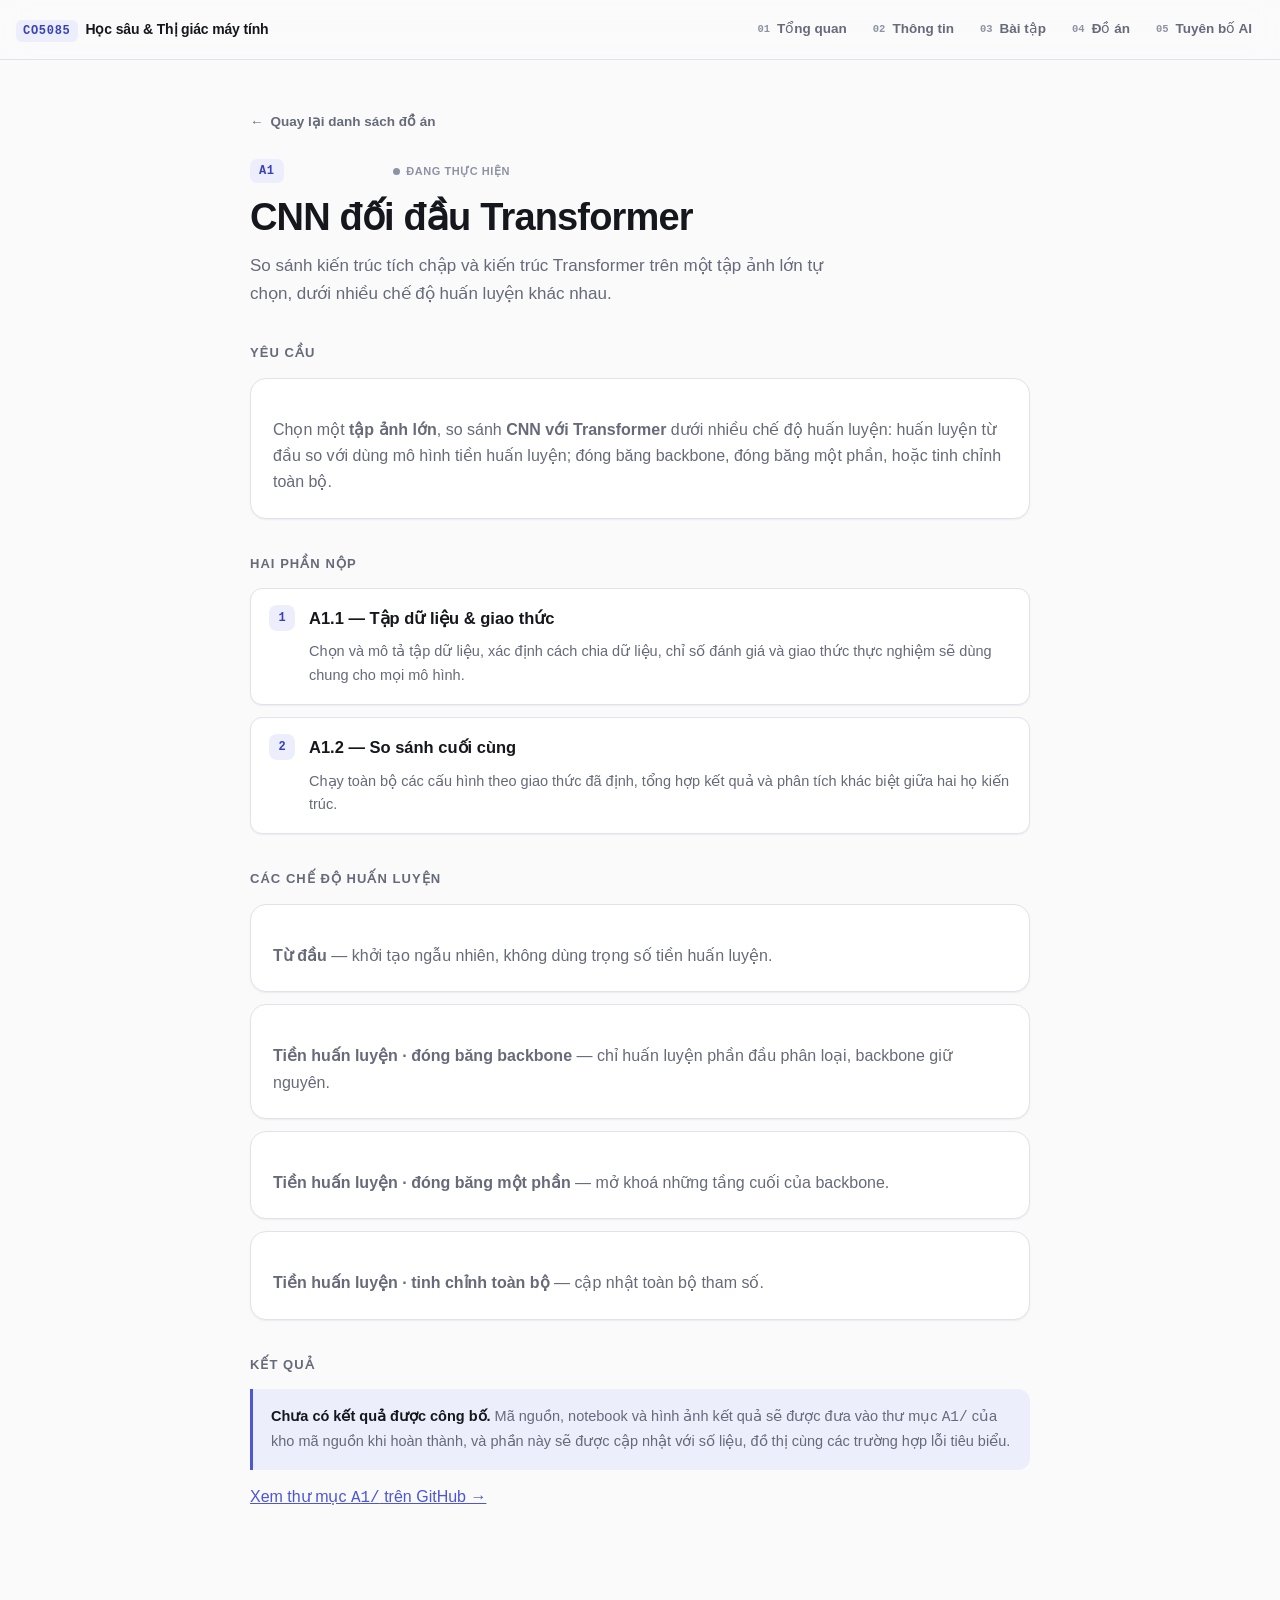
==== pages/a1.html @ 2a244eb3 "feat: rebuild site as a 5-section scroller with detail pages Replace the single landing page with fi" ====
<!DOCTYPE html>
<html lang="vi">
<head>
<meta charset="utf-8">
<meta name="viewport" content="width=device-width, initial-scale=1">
<title>A1 · CNN đối đầu Transformer — CO5085</title>
<meta name="description" content="A1 — CNN đối đầu Transformer. So sánh kiến trúc tích chập và kiến trúc Transformer trên một tập ảnh lớn tự chọn, dưới nhiều chế độ huấn luyện khác nhau.">
<link rel="icon" href="data:image/svg+xml,<svg xmlns='http://www.w3.org/2000/svg' viewBox='0 0 100 100'><text y='.9em' font-size='90'>🧠</text></svg>">
<link rel="stylesheet" href="../assets/site.css">
</head>
<body>

<header class="topbar">
  <a class="brand" href="../index.html#tong-quan">
    <span class="code">CO5085</span>
    <span class="brand-text">Học sâu &amp; Thị giác máy tính</span>
  </a>
  <nav class="quicknav" aria-label="Điều hướng nhanh">
    <a href="../index.html#tong-quan"><span class="num">01</span><span class="label">Tổng quan</span></a>
    <a href="../index.html#thong-tin"><span class="num">02</span><span class="label">Thông tin</span></a>
    <a href="../index.html#bai-tap"><span class="num">03</span><span class="label">Bài tập</span></a>
    <a href="../index.html#do-an"><span class="num">04</span><span class="label">Đồ án</span></a>
    <a href="../index.html#tuyen-bo-ai"><span class="num">05</span><span class="label">Tuyên bố AI</span></a>
  </nav>
</header>

<main class="detail">
  <div class="inner">
    <a class="backlink" href="../index.html#do-an"><span class="chev" aria-hidden="true">←</span> Quay lại danh sách đồ án</a>

    <div class="card-top" style="max-width:260px">
      <span class="tag">A1</span>
      <span class="status"><span class="dot"></span>Đang thực hiện</span>
    </div>

    <h1>CNN đối đầu Transformer</h1>
    <p class="lede">So sánh kiến trúc tích chập và kiến trúc Transformer trên một tập ảnh lớn tự chọn, dưới nhiều chế độ huấn luyện khác nhau.</p>

    <section>
      <h2>Yêu cầu</h2>
      <div class="box">
        <p>Chọn một <strong>tập ảnh lớn</strong>, so sánh <strong>CNN với Transformer</strong> dưới nhiều chế độ huấn luyện: huấn luyện từ đầu so với dùng mô hình tiền huấn luyện; đóng băng backbone, đóng băng một phần, hoặc tinh chỉnh toàn bộ.</p>
      </div>
    </section>

    <section>
      <h2>Hai phần nộp</h2>
      <ol class="steps">
        <li><span class="n">1</span><div><h3>A1.1 — Tập dữ liệu &amp; giao thức</h3><p>Chọn và mô tả tập dữ liệu, xác định cách chia dữ liệu, chỉ số đánh giá và giao thức thực nghiệm sẽ dùng chung cho mọi mô hình.</p></div></li>
        <li><span class="n">2</span><div><h3>A1.2 — So sánh cuối cùng</h3><p>Chạy toàn bộ các cấu hình theo giao thức đã định, tổng hợp kết quả và phân tích khác biệt giữa hai họ kiến trúc.</p></div></li>
      </ol>
    </section>

    <section>
      <h2>Các chế độ huấn luyện</h2>
      <div class="box"><p><strong>Từ đầu</strong> — khởi tạo ngẫu nhiên, không dùng trọng số tiền huấn luyện.</p></div>
      <div class="box"><p><strong>Tiền huấn luyện · đóng băng backbone</strong> — chỉ huấn luyện phần đầu phân loại, backbone giữ nguyên.</p></div>
      <div class="box"><p><strong>Tiền huấn luyện · đóng băng một phần</strong> — mở khoá những tầng cuối của backbone.</p></div>
      <div class="box"><p><strong>Tiền huấn luyện · tinh chỉnh toàn bộ</strong> — cập nhật toàn bộ tham số.</p></div>
    </section>

    <section>
      <h2>Kết quả</h2>
      <div class="note">
        <strong>Chưa có kết quả được công bố.</strong> Mã nguồn, notebook và hình ảnh kết quả
        sẽ được đưa vào thư mục <code>A1/</code> của kho mã nguồn khi hoàn thành, và phần này
        sẽ được cập nhật với số liệu, đồ thị cùng các trường hợp lỗi tiêu biểu.
      </div>
      <p style="margin-top:14px">
        <a href="https://github.com/tieutrikiet/co5085_tieutrikiet_dl_cv/tree/main/A1">Xem thư mục <code>A1/</code> trên GitHub →</a>
      </p>
    </section>
  </div>
</main>

</body>
</html>
---- assets/site.css ----
/* ============================================================
   CO5085 — shared styles (index + detail pages)
   ============================================================ */

:root {
  --nav-h: 60px;

  --bg: #fafafb;
  --bg-alt: #f2f3f7;
  --surface: #ffffff;
  --border: #e2e3ea;
  --border-strong: #cdcfdb;
  --text: #16171c;
  --muted: #666a79;
  --faint: #8e93a4;
  --accent: #4c56d6;
  --accent-ink: #3942b8;
  --accent-soft: #eceefc;
  --ok: #2b8a4e;
  --shadow-sm: 0 1px 2px rgba(18,19,28,.06);
  --shadow: 0 2px 4px rgba(18,19,28,.05), 0 12px 28px rgba(18,19,28,.07);
  --radius: 16px;
}

@media (prefers-color-scheme: dark) {
  :root:not([data-theme="light"]) {
    --bg: #0d0e12;
    --bg-alt: #131419;
    --surface: #17191f;
    --border: #272a33;
    --border-strong: #3a3e4a;
    --text: #edeef2;
    --muted: #9ba0b0;
    --faint: #757a8a;
    --accent: #8f9bff;
    --accent-ink: #aab3ff;
    --accent-soft: #1b1f33;
    --ok: #5fcf85;
    --shadow-sm: 0 1px 2px rgba(0,0,0,.4);
    --shadow: 0 2px 4px rgba(0,0,0,.3), 0 12px 28px rgba(0,0,0,.35);
  }
}
:root[data-theme="dark"] {
  --bg: #0d0e12;
  --bg-alt: #131419;
  --surface: #17191f;
  --border: #272a33;
  --border-strong: #3a3e4a;
  --text: #edeef2;
  --muted: #9ba0b0;
  --faint: #757a8a;
  --accent: #8f9bff;
  --accent-ink: #aab3ff;
  --accent-soft: #1b1f33;
  --ok: #5fcf85;
  --shadow-sm: 0 1px 2px rgba(0,0,0,.4);
  --shadow: 0 2px 4px rgba(0,0,0,.3), 0 12px 28px rgba(0,0,0,.35);
}

* { box-sizing: border-box; }
html { -webkit-text-size-adjust: 100%; }

body {
  margin: 0;
  background: var(--bg);
  color: var(--text);
  font: 16px/1.65 ui-sans-serif, -apple-system, BlinkMacSystemFont, "Segoe UI",
        Inter, "Helvetica Neue", Arial, sans-serif;
  -webkit-font-smoothing: antialiased;
}

a { color: var(--accent); }
code, .mono {
  font-family: ui-monospace, SFMono-Regular, "SF Mono", Menlo, Consolas, monospace;
}

/* ---------- Quick navigation (fixed top bar) ---------- */

.topbar {
  position: fixed;
  inset: 0 0 auto 0;
  height: var(--nav-h);
  z-index: 50;
  display: flex;
  align-items: center;
  gap: 16px;
  padding: 0 16px;
  background: color-mix(in srgb, var(--bg) 82%, transparent);
  backdrop-filter: saturate(1.6) blur(14px);
  -webkit-backdrop-filter: saturate(1.6) blur(14px);
  border-bottom: 1px solid var(--border);
}

.brand {
  display: flex; align-items: baseline; gap: 8px;
  text-decoration: none; color: var(--text);
  font-weight: 650; letter-spacing: -.01em; white-space: nowrap;
}
.brand .code {
  font: 600 12px/1 ui-monospace, SFMono-Regular, Menlo, monospace;
  letter-spacing: .06em;
  background: var(--accent-soft); color: var(--accent-ink);
  padding: 5px 7px; border-radius: 6px;
}
.brand .brand-text { font-size: 14px; }
@media (max-width: 700px) { .brand .brand-text { display: none; } }

.quicknav {
  display: flex; align-items: center; gap: 2px;
  margin-left: auto;
  overflow-x: auto;
  scrollbar-width: none;
  -ms-overflow-style: none;
}
.quicknav::-webkit-scrollbar { display: none; }

.quicknav a {
  position: relative;
  display: inline-flex; align-items: center; gap: 7px;
  padding: 8px 12px;
  border-radius: 9px;
  font-size: 13.5px; font-weight: 550;
  color: var(--muted); text-decoration: none;
  white-space: nowrap;
  transition: color .16s ease, background-color .16s ease;
}
.quicknav a .num {
  font: 600 10.5px/1 ui-monospace, SFMono-Regular, Menlo, monospace;
  color: var(--faint);
  transition: color .16s ease;
}
.quicknav a:hover { color: var(--text); background: var(--bg-alt); }
.quicknav a[aria-current="true"] { color: var(--accent-ink); background: var(--accent-soft); }
.quicknav a[aria-current="true"] .num { color: var(--accent); }
.quicknav a:focus-visible { outline: 2px solid var(--accent); outline-offset: 2px; }

@media (max-width: 560px) {
  .quicknav a { padding: 8px 9px; font-size: 12.5px; }
  .quicknav a .label { display: none; }
  .quicknav a .num { font-size: 12px; color: inherit; }
}

/* Thin scroll-progress line under the bar */
.progress {
  position: fixed; top: var(--nav-h); left: 0; z-index: 51;
  height: 2px; width: 0;
  background: linear-gradient(90deg, var(--accent), color-mix(in srgb, var(--accent) 45%, transparent));
  transition: width .12s linear;
}

/* ---------- Snap scroller ---------- */

.scroller {
  height: 100svh;
  overflow-y: auto;
  scroll-snap-type: y mandatory;
  scroll-behavior: smooth;
  overscroll-behavior-y: none;
}

.page {
  min-height: 100svh;
  scroll-snap-align: start;
  scroll-snap-stop: always;
  display: flex;
  flex-direction: column;
  justify-content: center;
  padding: calc(var(--nav-h) + 32px) 16px 56px;
}
.page:nth-child(even) { background: var(--bg-alt); }

.inner { width: 100%; max-width: 980px; margin: 0 auto; }

/* Section heading block */
.page-head { margin-bottom: 28px; }
.page-num {
  display: inline-block;
  font: 600 11px/1 ui-monospace, SFMono-Regular, Menlo, monospace;
  letter-spacing: .14em;
  color: var(--accent); margin-bottom: 12px;
}
.page h2 {
  margin: 0 0 10px;
  font-size: clamp(26px, 4.6vw, 36px);
  line-height: 1.2; letter-spacing: -.02em; font-weight: 680;
}
.page-sub { margin: 0; color: var(--muted); max-width: 62ch; font-size: 16px; }

/* Entrance animation, driven by .is-visible from site.js */
.reveal {
  opacity: 0;
  transform: translateY(18px);
  transition: opacity .6s cubic-bezier(.22,.61,.36,1),
              transform .6s cubic-bezier(.22,.61,.36,1);
}
.page.is-visible .reveal { opacity: 1; transform: none; }
.page.is-visible .reveal:nth-child(2) { transition-delay: .07s; }
.page.is-visible .reveal:nth-child(3) { transition-delay: .14s; }
.page.is-visible .reveal:nth-child(4) { transition-delay: .21s; }

/* ---------- Pagination dots ---------- */

.dots {
  position: fixed;
  right: 18px; top: 50%; transform: translateY(-50%);
  z-index: 40;
  display: flex; flex-direction: column; gap: 14px;
}
.dots button {
  --d: 9px;
  width: var(--d); height: var(--d);
  padding: 0; border: 0; border-radius: 50%;
  background: var(--border-strong);
  cursor: pointer;
  position: relative;
  transition: background-color .2s ease, transform .2s ease;
}
.dots button:hover { background: var(--muted); transform: scale(1.25); }
.dots button[aria-current="true"] {
  background: var(--accent);
  transform: scale(1.35);
}
.dots button:focus-visible { outline: 2px solid var(--accent); outline-offset: 3px; }
.dots button .tip {
  position: absolute; right: calc(100% + 10px); top: 50%;
  transform: translateY(-50%) translateX(4px);
  padding: 4px 8px; border-radius: 6px;
  background: var(--surface); border: 1px solid var(--border);
  box-shadow: var(--shadow-sm);
  font-size: 12px; font-weight: 550; color: var(--text);
  white-space: nowrap; pointer-events: none;
  opacity: 0; transition: opacity .16s ease, transform .16s ease;
}
.dots button:hover .tip { opacity: 1; transform: translateY(-50%); }
@media (max-width: 860px) { .dots { display: none; } }

/* ---------- Page 1: hero ---------- */

.hero-code {
  display: inline-block;
  font: 600 12px/1 ui-monospace, SFMono-Regular, Menlo, monospace;
  letter-spacing: .1em;
  background: var(--accent-soft); color: var(--accent-ink);
  padding: 8px 11px; border-radius: 8px; margin-bottom: 20px;
}
.hero h1 {
  margin: 0 0 14px;
  font-size: clamp(30px, 6.2vw, 52px);
  line-height: 1.12; letter-spacing: -.025em; font-weight: 700;
  max-width: 18ch;
}
.hero .hero-en {
  margin: 0 0 22px;
  font-size: clamp(15px, 2.2vw, 18px);
  color: var(--muted); font-weight: 500; font-style: italic;
  max-width: 48ch;
}
.hero .hero-intro { margin: 0; max-width: 64ch; color: var(--muted); font-size: 16.5px; }

.hero-meta {
  display: flex; flex-wrap: wrap; gap: 10px;
  margin-top: 28px; padding-top: 22px;
  border-top: 1px solid var(--border);
}
.chip {
  display: inline-flex; align-items: center; gap: 7px;
  padding: 7px 12px; border-radius: 999px;
  border: 1px solid var(--border); background: var(--surface);
  font-size: 13px; color: var(--muted); box-shadow: var(--shadow-sm);
}
.chip strong { color: var(--text); font-weight: 600; }

.scroll-hint {
  margin-top: 34px;
  display: inline-flex; align-items: center; gap: 9px;
  font-size: 13px; color: var(--faint);
}
.scroll-hint .arrow { animation: bob 1.9s ease-in-out infinite; }
@keyframes bob { 0%,100% { transform: translateY(0); } 50% { transform: translateY(4px); } }

/* ---------- Page 2: people ---------- */

.people { display: grid; gap: 14px; }
@media (min-width: 720px) { .people { grid-template-columns: 1fr 1fr; } }

.person {
  background: var(--surface);
  border: 1px solid var(--border);
  border-radius: var(--radius);
  padding: 24px;
  box-shadow: var(--shadow);
}
.person .role {
  font-size: 11px; font-weight: 650; letter-spacing: .1em;
  text-transform: uppercase; color: var(--accent); margin: 0 0 16px;
}
.person-id { display: flex; align-items: center; gap: 14px; }
.avatar {
  flex: none;
  width: 52px; height: 52px; border-radius: 14px;
  display: grid; place-items: center;
  background: var(--accent-soft); color: var(--accent-ink);
  font-weight: 680; font-size: 17px; letter-spacing: .02em;
}
.person h3 { margin: 0 0 3px; font-size: 19px; font-weight: 650; letter-spacing: -.012em; }
.person .person-sub { margin: 0; font-size: 14px; color: var(--muted); }

.person dl {
  margin: 20px 0 0; padding-top: 16px;
  border-top: 1px solid var(--border);
  display: grid; grid-template-columns: auto 1fr; gap: 9px 18px;
  font-size: 14px;
}
.person dt { color: var(--faint); }
.person dd { margin: 0; color: var(--text); font-weight: 520; }

/* ---------- Pages 3 & 4: work cards ---------- */

.cards { display: grid; gap: 14px; }
@media (min-width: 760px) { .cards.three { grid-template-columns: repeat(3, 1fr); } }
@media (min-width: 720px) { .cards.two { grid-template-columns: repeat(2, 1fr); } }

.card {
  display: flex; flex-direction: column; gap: 12px;
  background: var(--surface);
  border: 1px solid var(--border);
  border-radius: var(--radius);
  padding: 22px;
  box-shadow: var(--shadow);
  text-decoration: none; color: inherit;
  transition: border-color .18s ease, transform .18s ease, box-shadow .18s ease;
}
a.card:hover {
  border-color: var(--accent);
  transform: translateY(-3px);
  box-shadow: 0 4px 8px rgba(18,19,28,.06), 0 18px 36px rgba(18,19,28,.1);
}
a.card:focus-visible { outline: 2px solid var(--accent); outline-offset: 3px; }

.card-top { display: flex; align-items: center; justify-content: space-between; gap: 10px; }
.tag {
  font: 650 12px/1 ui-monospace, SFMono-Regular, Menlo, monospace;
  letter-spacing: .05em;
  background: var(--accent-soft); color: var(--accent-ink);
  padding: 6px 9px; border-radius: 7px;
}
.status {
  display: inline-flex; align-items: center; gap: 6px;
  font-size: 11px; font-weight: 600; letter-spacing: .05em;
  text-transform: uppercase; color: var(--faint);
}
.status .dot { width: 7px; height: 7px; border-radius: 50%; background: currentColor; }
.status.done { color: var(--ok); }

.card h3 { margin: 0; font-size: 17.5px; font-weight: 650; letter-spacing: -.012em; }
.card p { margin: 0; font-size: 14.5px; color: var(--muted); flex: 1; }

.pills { display: flex; flex-wrap: wrap; gap: 6px; }
.pill {
  font-size: 11.5px; font-weight: 550;
  padding: 4px 9px; border-radius: 999px;
  background: var(--bg-alt); color: var(--muted);
  border: 1px solid var(--border);
}

.card-go {
  display: inline-flex; align-items: center; gap: 6px;
  font-size: 13px; font-weight: 600; color: var(--accent);
  padding-top: 12px; border-top: 1px solid var(--border);
}
a.card:hover .card-go .chev { transform: translateX(3px); }
.card-go .chev { transition: transform .18s ease; }

/* ---------- Page 5: AI statement ---------- */

.panel {
  background: var(--surface);
  border: 1px solid var(--border);
  border-radius: var(--radius);
  box-shadow: var(--shadow);
  padding: 26px;
  max-height: min(52svh, 460px);
  overflow-y: auto;
  overscroll-behavior: contain;
}
.panel p { margin: 0 0 14px; font-size: 15px; color: var(--muted); }
.panel p:last-child { margin-bottom: 0; }
.panel h4 {
  margin: 22px 0 10px; font-size: 13px; font-weight: 650;
  letter-spacing: .04em; color: var(--text);
}
.panel h4:first-child { margin-top: 0; }
.panel ul { margin: 0 0 14px; padding-left: 20px; }
.panel li { font-size: 14.5px; color: var(--muted); margin-bottom: 7px; }
.panel strong { color: var(--text); font-weight: 600; }

/* ---------- Footer inside last page ---------- */

.page-foot {
  margin-top: 22px; padding-top: 18px;
  border-top: 1px solid var(--border);
  font-size: 13.5px; color: var(--faint);
  display: flex; flex-wrap: wrap; gap: 8px 18px; align-items: center;
}

/* ---------- Detail pages ---------- */

.detail { padding: calc(var(--nav-h) + 48px) 16px 80px; }
.detail .inner { max-width: 780px; }

.backlink {
  display: inline-flex; align-items: center; gap: 7px;
  font-size: 13.5px; font-weight: 600; color: var(--muted);
  text-decoration: none; margin-bottom: 26px;
}
.backlink:hover { color: var(--accent); }
.backlink .chev { transition: transform .18s ease; }
.backlink:hover .chev { transform: translateX(-3px); }

.detail h1 {
  margin: 12px 0 12px;
  font-size: clamp(27px, 5vw, 38px);
  line-height: 1.18; letter-spacing: -.022em; font-weight: 690;
}
.detail .lede { margin: 0 0 28px; font-size: 17px; color: var(--muted); max-width: 62ch; }

.detail section { margin-top: 34px; }
.detail h2 {
  margin: 0 0 14px; font-size: 13px; font-weight: 650;
  letter-spacing: .08em; text-transform: uppercase; color: var(--muted);
}
.detail h3 { margin: 0 0 8px; font-size: 16.5px; font-weight: 640; }
.detail p { color: var(--muted); }

.box {
  background: var(--surface);
  border: 1px solid var(--border);
  border-radius: var(--radius);
  padding: 22px;
  box-shadow: var(--shadow-sm);
}
.box + .box { margin-top: 12px; }
.box p:last-child { margin-bottom: 0; }

.steps { margin: 0; padding: 0; list-style: none; display: grid; gap: 12px; }
.steps li {
  display: flex; gap: 14px; align-items: flex-start;
  background: var(--surface);
  border: 1px solid var(--border);
  border-radius: 12px; padding: 16px 18px;
  box-shadow: var(--shadow-sm);
}
.steps .n {
  flex: none; width: 26px; height: 26px; border-radius: 8px;
  display: grid; place-items: center;
  background: var(--accent-soft); color: var(--accent-ink);
  font: 650 12px/1 ui-monospace, SFMono-Regular, Menlo, monospace;
}
.steps p { margin: 4px 0 0; font-size: 14.5px; }
.steps strong { color: var(--text); }

.note {
  border-left: 3px solid var(--accent);
  background: var(--accent-soft);
  border-radius: 0 12px 12px 0;
  padding: 16px 18px;
  font-size: 14.5px; color: var(--muted);
}
.note strong { color: var(--text); }

/* ---------- Motion / accessibility ---------- */

@media (prefers-reduced-motion: reduce) {
  .scroller { scroll-behavior: auto; scroll-snap-type: none; }
  .reveal { opacity: 1; transform: none; transition: none; }
  .scroll-hint .arrow { animation: none; }
  * { transition-duration: .01ms !important; }
}

@media print {
  .topbar, .dots, .progress, .scroll-hint { display: none; }
  .scroller { height: auto; overflow: visible; }
  .page { min-height: 0; page-break-after: always; }
}
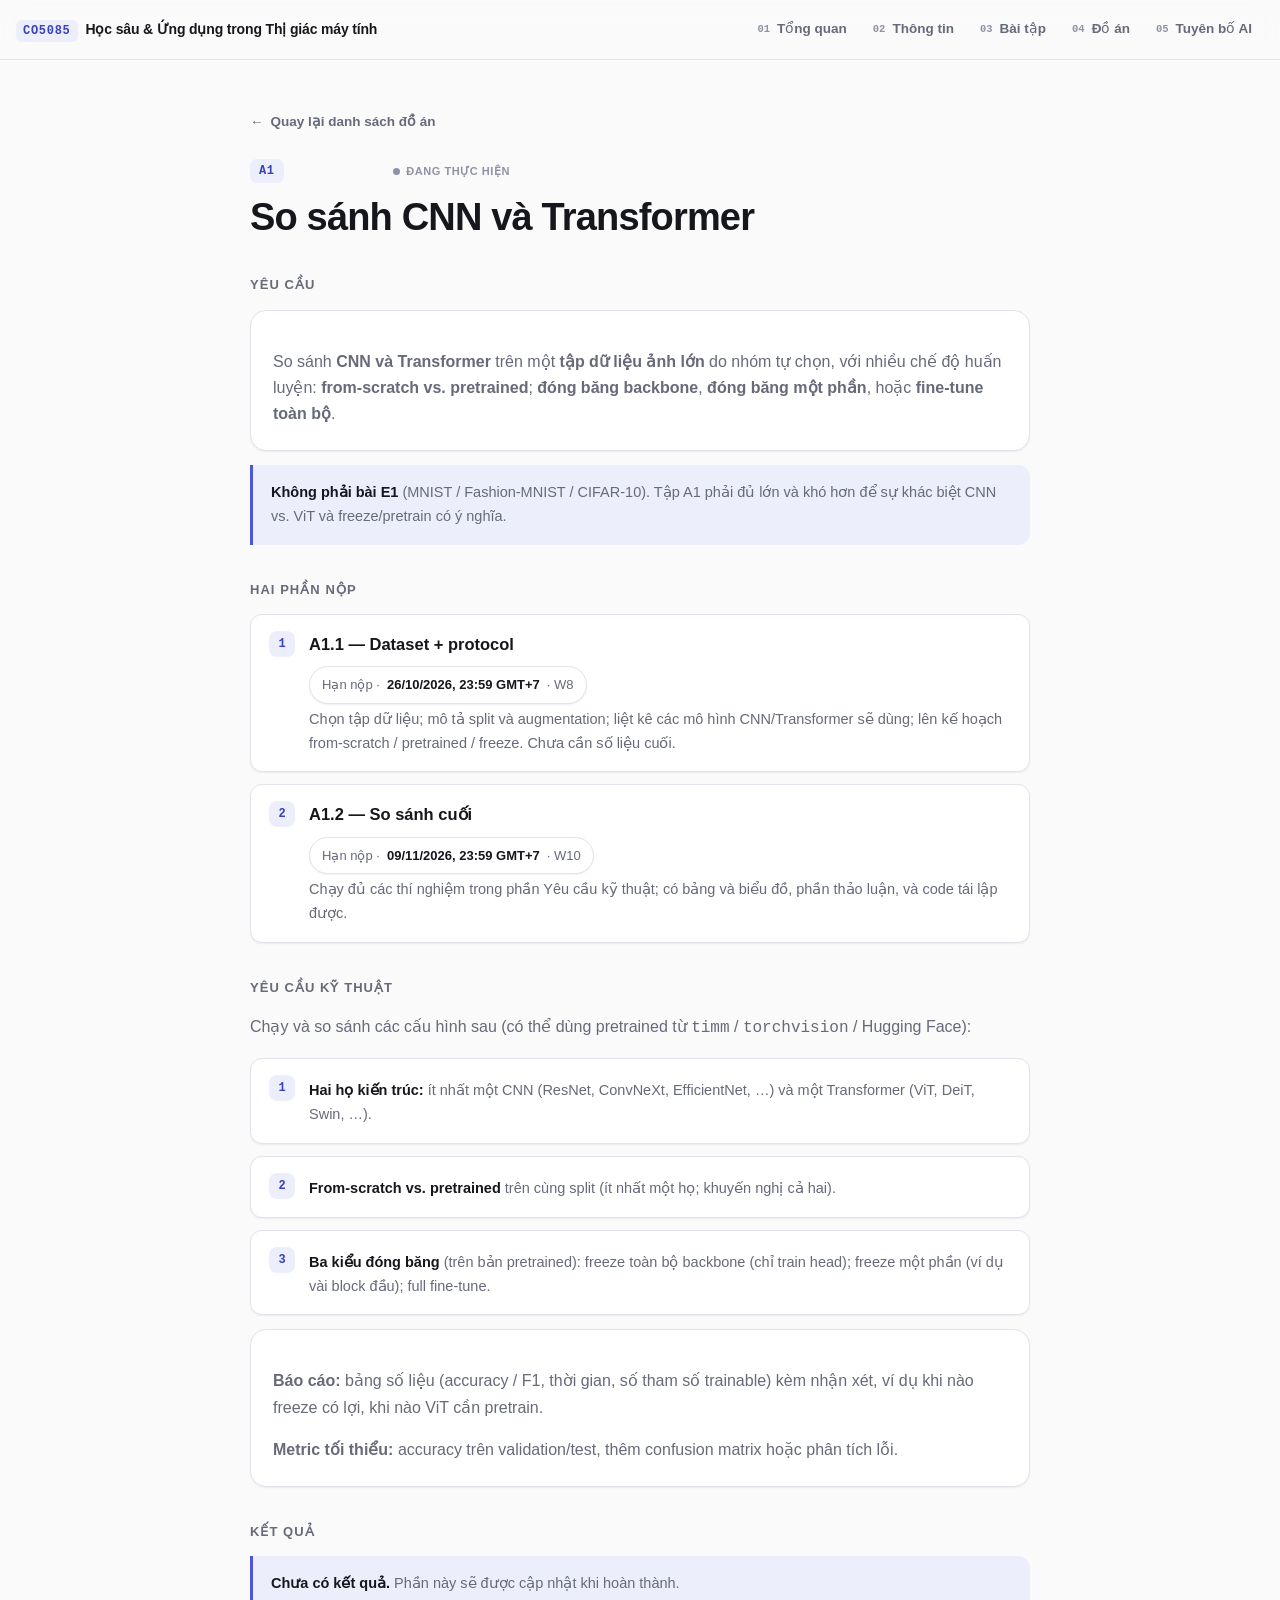
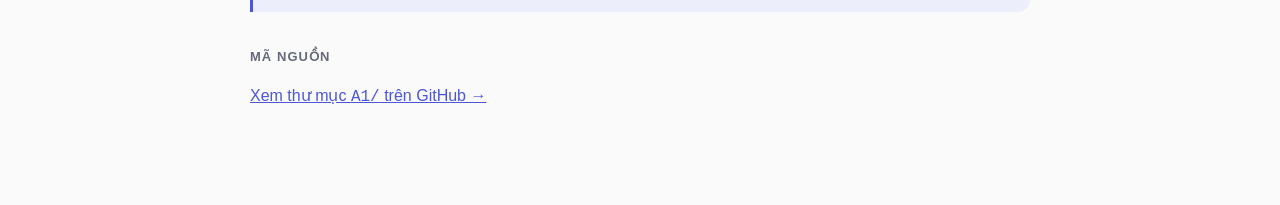
==== commit ce5228da: "feat: update Github page outline, content, index page, exercises, assignments child pages" ====
--- a/pages/a1.html
+++ b/pages/a1.html
@@ -3,8 +3,8 @@
 <head>
 <meta charset="utf-8">
 <meta name="viewport" content="width=device-width, initial-scale=1">
-<title>A1 · CNN đối đầu Transformer — CO5085</title>
-<meta name="description" content="A1 — CNN đối đầu Transformer. So sánh kiến trúc tích chập và kiến trúc Transformer trên một tập ảnh lớn tự chọn, dưới nhiều chế độ huấn luyện khác nhau.">
+<title>A1 · So sánh CNN và Transformer — CO5085</title>
+<meta name="description" content="A1 — So sánh CNN và Transformer trên một tập ảnh lớn tự chọn, với các chế độ from-scratch / pretrained và freeze / fine-tune.">
 <link rel="icon" href="data:image/svg+xml,<svg xmlns='http://www.w3.org/2000/svg' viewBox='0 0 100 100'><text y='.9em' font-size='90'>🧠</text></svg>">
 <link rel="stylesheet" href="../assets/site.css">
 </head>
@@ -13,7 +13,7 @@
 <header class="topbar">
   <a class="brand" href="../index.html#tong-quan">
     <span class="code">CO5085</span>
-    <span class="brand-text">Học sâu &amp; Thị giác máy tính</span>
+    <span class="brand-text">Học sâu &amp; Ứng dụng trong Thị giác máy tính</span>
   </a>
   <nav class="quicknav" aria-label="Điều hướng nhanh">
     <a href="../index.html#tong-quan"><span class="num">01</span><span class="label">Tổng quan</span></a>
@@ -33,40 +33,58 @@
       <span class="status"><span class="dot"></span>Đang thực hiện</span>
     </div>
 
-    <h1>CNN đối đầu Transformer</h1>
-    <p class="lede">So sánh kiến trúc tích chập và kiến trúc Transformer trên một tập ảnh lớn tự chọn, dưới nhiều chế độ huấn luyện khác nhau.</p>
+    <h1>So sánh CNN và Transformer</h1>
 
     <section>
       <h2>Yêu cầu</h2>
       <div class="box">
-        <p>Chọn một <strong>tập ảnh lớn</strong>, so sánh <strong>CNN với Transformer</strong> dưới nhiều chế độ huấn luyện: huấn luyện từ đầu so với dùng mô hình tiền huấn luyện; đóng băng backbone, đóng băng một phần, hoặc tinh chỉnh toàn bộ.</p>
+        <p>So sánh <strong>CNN và Transformer</strong> trên một <strong>tập dữ liệu ảnh lớn</strong> do nhóm tự chọn, với nhiều chế độ huấn luyện: <strong>from-scratch vs. pretrained</strong>; <strong>đóng băng backbone</strong>, <strong>đóng băng một phần</strong>, hoặc <strong>fine-tune toàn bộ</strong>.</p>
+      </div>
+      <div class="note" style="margin-top:14px">
+        <strong>Không phải bài E1</strong> (MNIST / Fashion-MNIST / CIFAR-10). Tập A1 phải đủ lớn và khó hơn để sự khác biệt CNN vs. ViT và freeze/pretrain có ý nghĩa.
       </div>
     </section>
 
     <section>
       <h2>Hai phần nộp</h2>
       <ol class="steps">
-        <li><span class="n">1</span><div><h3>A1.1 — Tập dữ liệu &amp; giao thức</h3><p>Chọn và mô tả tập dữ liệu, xác định cách chia dữ liệu, chỉ số đánh giá và giao thức thực nghiệm sẽ dùng chung cho mọi mô hình.</p></div></li>
-        <li><span class="n">2</span><div><h3>A1.2 — So sánh cuối cùng</h3><p>Chạy toàn bộ các cấu hình theo giao thức đã định, tổng hợp kết quả và phân tích khác biệt giữa hai họ kiến trúc.</p></div></li>
+        <li><span class="n">1</span><div>
+          <h3>A1.1 — Dataset + protocol</h3>
+          <p><span class="chip">Hạn nộp · <strong>26/10/2026, 23:59 GMT+7</strong> · W8</span></p>
+          <p>Chọn tập dữ liệu; mô tả split và augmentation; liệt kê các mô hình CNN/Transformer sẽ dùng; lên kế hoạch from-scratch / pretrained / freeze. Chưa cần số liệu cuối.</p>
+        </div></li>
+        <li><span class="n">2</span><div>
+          <h3>A1.2 — So sánh cuối</h3>
+          <p><span class="chip">Hạn nộp · <strong>09/11/2026, 23:59 GMT+7</strong> · W10</span></p>
+          <p>Chạy đủ các thí nghiệm trong phần Yêu cầu kỹ thuật; có bảng và biểu đồ, phần thảo luận, và code tái lập được.</p>
+        </div></li>
       </ol>
     </section>
 
     <section>
-      <h2>Các chế độ huấn luyện</h2>
-      <div class="box"><p><strong>Từ đầu</strong> — khởi tạo ngẫu nhiên, không dùng trọng số tiền huấn luyện.</p></div>
-      <div class="box"><p><strong>Tiền huấn luyện · đóng băng backbone</strong> — chỉ huấn luyện phần đầu phân loại, backbone giữ nguyên.</p></div>
-      <div class="box"><p><strong>Tiền huấn luyện · đóng băng một phần</strong> — mở khoá những tầng cuối của backbone.</p></div>
-      <div class="box"><p><strong>Tiền huấn luyện · tinh chỉnh toàn bộ</strong> — cập nhật toàn bộ tham số.</p></div>
+      <h2>Yêu cầu kỹ thuật</h2>
+      <p>Chạy và so sánh các cấu hình sau (có thể dùng pretrained từ <code>timm</code> / <code>torchvision</code> / Hugging Face):</p>
+      <ol class="steps">
+        <li><span class="n">1</span><div><p><strong>Hai họ kiến trúc:</strong> ít nhất một CNN (ResNet, ConvNeXt, EfficientNet, …) và một Transformer (ViT, DeiT, Swin, …).</p></div></li>
+        <li><span class="n">2</span><div><p><strong>From-scratch vs. pretrained</strong> trên cùng split (ít nhất một họ; khuyến nghị cả hai).</p></div></li>
+        <li><span class="n">3</span><div><p><strong>Ba kiểu đóng băng</strong> (trên bản pretrained): freeze toàn bộ backbone (chỉ train head); freeze một phần (ví dụ vài block đầu); full fine-tune.</p></div></li>
+      </ol>
+      <div class="box" style="margin-top:14px">
+        <p><strong>Báo cáo:</strong> bảng số liệu (accuracy / F1, thời gian, số tham số trainable) kèm nhận xét, ví dụ khi nào freeze có lợi, khi nào ViT cần pretrain.</p>
+        <p><strong>Metric tối thiểu:</strong> accuracy trên validation/test, thêm confusion matrix hoặc phân tích lỗi.</p>
+      </div>
     </section>
 
     <section>
       <h2>Kết quả</h2>
       <div class="note">
-        <strong>Chưa có kết quả được công bố.</strong> Mã nguồn, notebook và hình ảnh kết quả
-        sẽ được đưa vào thư mục <code>A1/</code> của kho mã nguồn khi hoàn thành, và phần này
-        sẽ được cập nhật với số liệu, đồ thị cùng các trường hợp lỗi tiêu biểu.
+        <strong>Chưa có kết quả.</strong> Phần này sẽ được cập nhật khi hoàn thành.
       </div>
-      <p style="margin-top:14px">
+    </section>
+
+    <section>
+      <h2>Mã nguồn</h2>
+      <p>
         <a href="https://github.com/tieutrikiet/co5085_tieutrikiet_dl_cv/tree/main/A1">Xem thư mục <code>A1/</code> trên GitHub →</a>
       </p>
     </section>
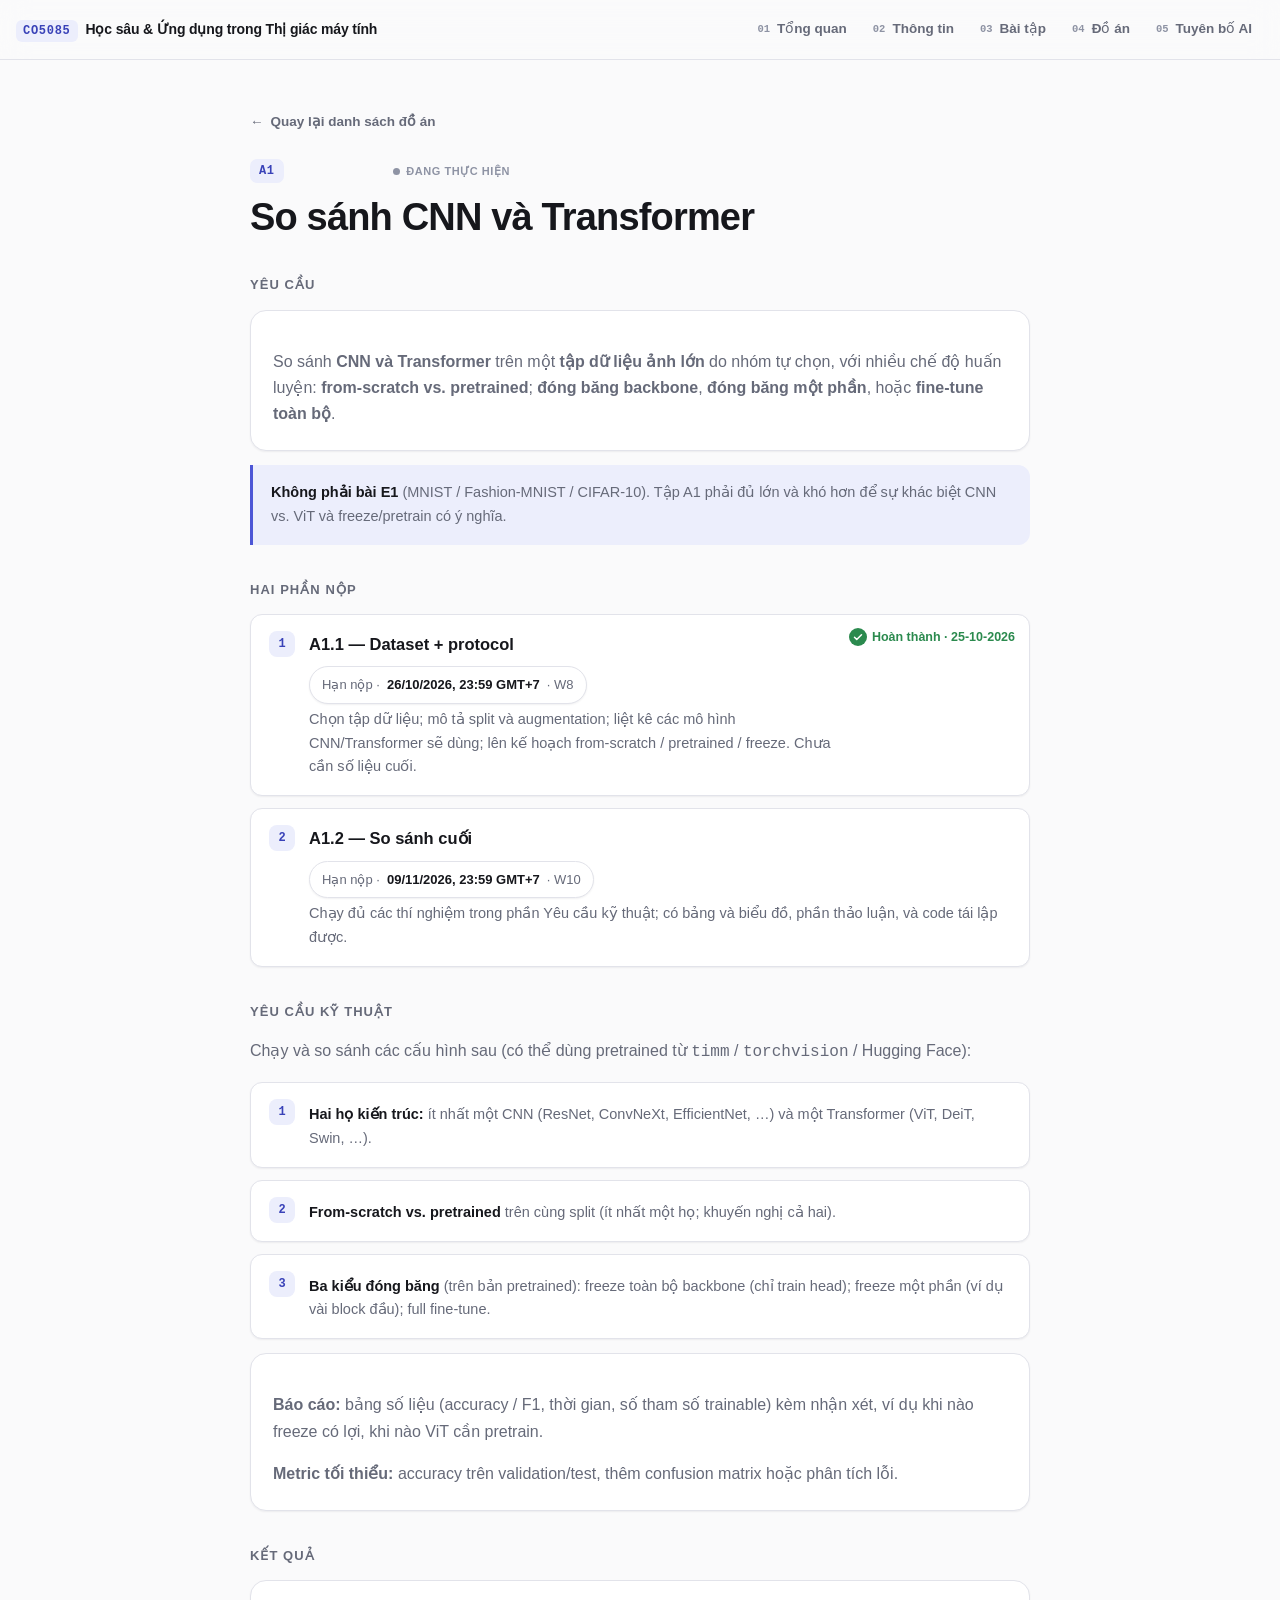
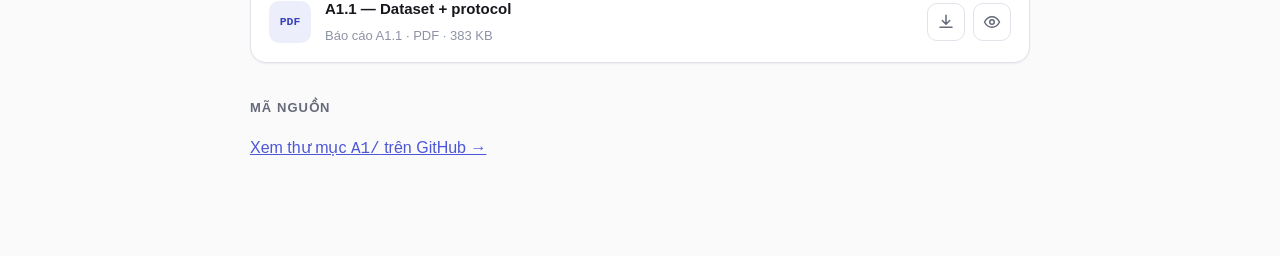
==== commit 7e47d079: "feat: update page A1 in order to show result, pdf, action buttons, and A1.1 progress check" ====
--- a/pages/a1.html
+++ b/pages/a1.html
@@ -48,7 +48,8 @@
     <section>
       <h2>Hai phần nộp</h2>
       <ol class="steps">
-        <li><span class="n">1</span><div>
+        <li class="done"><span class="n">1</span><div>
+          <span class="done-badge" title="Đã hoàn thành"><svg viewBox="0 0 24 24" aria-hidden="true"><path d="M5 12.5l4.5 4.5L19 7.5"/></svg>Hoàn thành · 25-10-2026</span>
           <h3>A1.1 — Dataset + protocol</h3>
           <p><span class="chip">Hạn nộp · <strong>26/10/2026, 23:59 GMT+7</strong> · W8</span></p>
           <p>Chọn tập dữ liệu; mô tả split và augmentation; liệt kê các mô hình CNN/Transformer sẽ dùng; lên kế hoạch from-scratch / pretrained / freeze. Chưa cần số liệu cuối.</p>
@@ -77,8 +78,20 @@
 
     <section>
       <h2>Kết quả</h2>
-      <div class="note">
-        <strong>Chưa có kết quả.</strong> Phần này sẽ được cập nhật khi hoàn thành.
+      <div class="file-box">
+        <span class="file-icon" aria-hidden="true">PDF</span>
+        <div class="file-meta">
+          <strong>A1.1 — Dataset + protocol</strong>
+          <span>Báo cáo A1.1 · PDF · 383 KB</span>
+        </div>
+        <div class="file-actions">
+          <a class="icon-btn" href="../A1/A1.1_report.pdf" download="A1.1_report.pdf" aria-label="Tải báo cáo A1.1" title="Tải">
+            <svg viewBox="0 0 24 24" aria-hidden="true"><path d="M12 3v12m0 0-5-5m5 5 5-5M4 19h16"/></svg>
+          </a>
+          <button class="icon-btn" type="button" data-pdf-open="../A1/A1.1_report.pdf" data-pdf-title="A1.1 — Dataset + protocol" aria-label="Xem báo cáo A1.1" title="Xem">
+            <svg viewBox="0 0 24 24" aria-hidden="true"><path d="M2 12s3.6-7 10-7 10 7 10 7-3.6 7-10 7S2 12 2 12Z"/><circle cx="12" cy="12" r="3"/></svg>
+          </button>
+        </div>
       </div>
     </section>
 
@@ -91,5 +104,19 @@
   </div>
 </main>
 
+<dialog class="pdf-modal" aria-label="Xem PDF">
+  <div class="pdf-modal-bar">
+    <strong class="pdf-modal-title"></strong>
+    <a class="icon-btn pdf-modal-download" href="#" download aria-label="Tải PDF" title="Tải">
+      <svg viewBox="0 0 24 24" aria-hidden="true"><path d="M12 3v12m0 0-5-5m5 5 5-5M4 19h16"/></svg>
+    </a>
+    <button class="icon-btn pdf-modal-close" type="button" aria-label="Đóng" title="Đóng">
+      <svg viewBox="0 0 24 24" aria-hidden="true"><path d="M6 6l12 12M18 6 6 18"/></svg>
+    </button>
+  </div>
+  <iframe class="pdf-modal-frame" title="Nội dung PDF"></iframe>
+</dialog>
+
+<script src="../assets/pdf-viewer.js"></script>
 </body>
 </html>
--- a/assets/site.css
+++ b/assets/site.css
@@ -458,6 +458,18 @@
 }
 .steps p { margin: 4px 0 0; font-size: 14.5px; }
 .steps strong { color: var(--text); }
+.steps li.done { position: relative; padding-top: 40px; }
+.done-badge {
+  position: absolute; top: 12px; right: 14px;
+  display: inline-flex; align-items: center; gap: 5px;
+  font-size: 12.5px; font-weight: 600; color: var(--ok);
+}
+.done-badge svg {
+  width: 18px; height: 18px; padding: 3px; border-radius: 50%;
+  background: var(--ok); fill: none; stroke: var(--surface);
+  stroke-width: 3; stroke-linecap: round; stroke-linejoin: round;
+}
+@media (min-width: 560px) { .steps li.done { padding-top: 16px; padding-right: 190px; } }
 
 .note {
   border-left: 3px solid var(--accent);
@@ -468,6 +480,57 @@
 }
 .note strong { color: var(--text); }
 
+/* ---------- File box + PDF viewer ---------- */
+
+.file-box {
+  display: flex; align-items: center; gap: 14px;
+  background: var(--surface);
+  border: 1px solid var(--border);
+  border-radius: var(--radius);
+  padding: 16px 18px;
+  box-shadow: var(--shadow-sm);
+}
+.file-icon {
+  flex: none; width: 42px; height: 42px; border-radius: 10px;
+  display: grid; place-items: center;
+  background: var(--accent-soft); color: var(--accent-ink);
+  font: 700 11.5px/1 ui-monospace, SFMono-Regular, Menlo, monospace;
+}
+.file-meta { flex: 1; min-width: 0; display: grid; gap: 3px; }
+.file-meta strong { color: var(--text); font-size: 15px; overflow-wrap: anywhere; }
+.file-meta span { color: var(--faint); font-size: 13px; }
+.file-actions { flex: none; display: flex; gap: 8px; }
+
+.icon-btn {
+  width: 38px; height: 38px; border-radius: 10px;
+  display: grid; place-items: center;
+  background: var(--surface); color: var(--muted);
+  border: 1px solid var(--border); cursor: pointer;
+  transition: color .15s ease, border-color .15s ease, background .15s ease;
+}
+.icon-btn:hover { color: var(--accent); border-color: var(--accent); background: var(--accent-soft); }
+.icon-btn:focus-visible { outline: 2px solid var(--accent); outline-offset: 2px; }
+.icon-btn svg {
+  width: 18px; height: 18px; fill: none; stroke: currentColor;
+  stroke-width: 2; stroke-linecap: round; stroke-linejoin: round;
+}
+
+.pdf-modal {
+  width: min(960px, calc(100vw - 32px)); height: calc(100vh - 48px);
+  max-width: none; max-height: none;
+  padding: 0; border: 1px solid var(--border); border-radius: var(--radius);
+  background: var(--surface); color: var(--text);
+  box-shadow: var(--shadow); overflow: hidden;
+}
+.pdf-modal[open] { display: flex; flex-direction: column; }
+.pdf-modal::backdrop { background: rgba(10,11,16,.6); }
+.pdf-modal-bar {
+  display: flex; align-items: center; gap: 8px;
+  padding: 10px 12px 10px 18px; border-bottom: 1px solid var(--border);
+}
+.pdf-modal-title { flex: 1; min-width: 0; font-size: 14.5px; overflow: hidden; text-overflow: ellipsis; white-space: nowrap; }
+.pdf-modal-frame { flex: 1; width: 100%; border: 0; background: var(--bg-alt); }
+
 /* ---------- Motion / accessibility ---------- */
 
 @media (prefers-reduced-motion: reduce) {
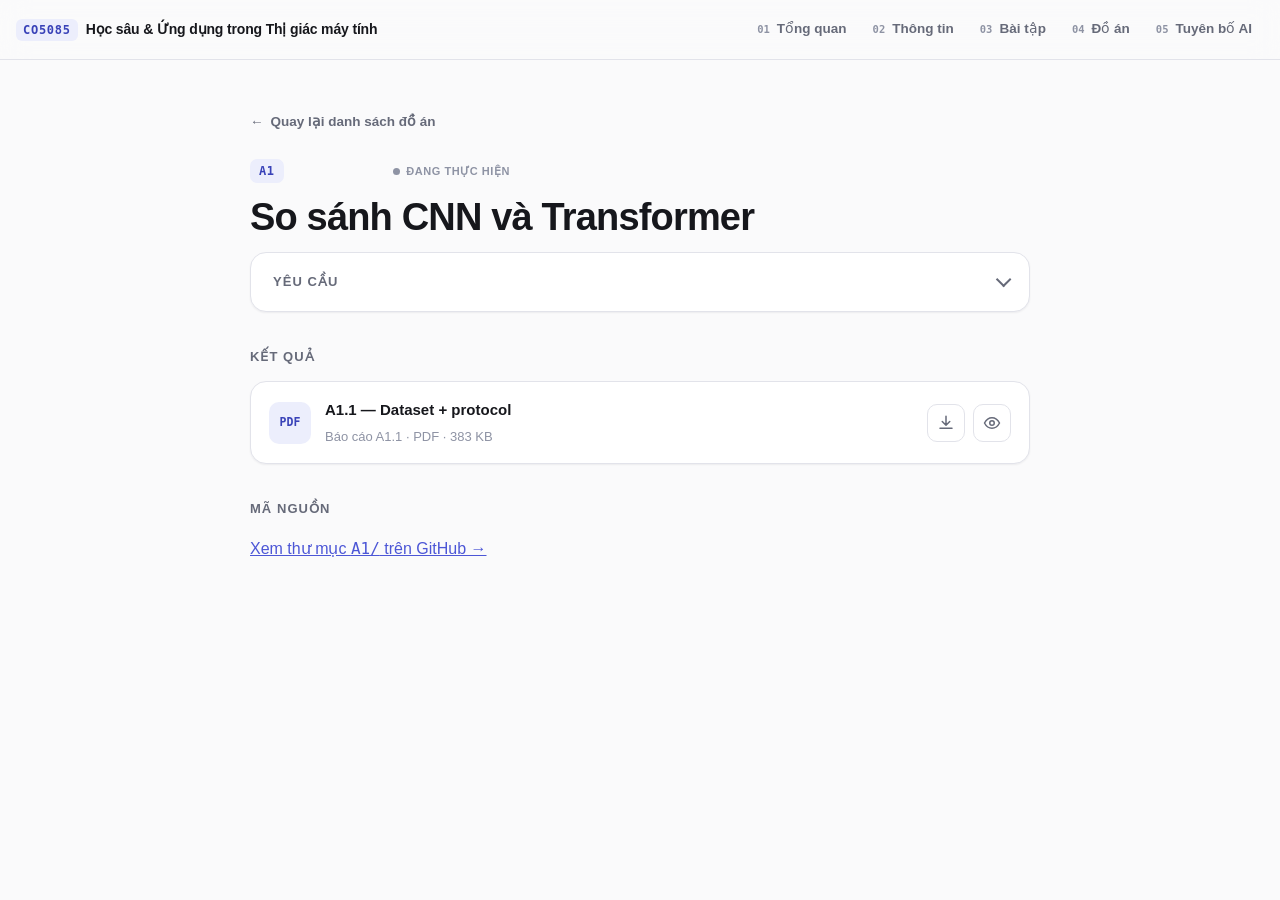
==== commit 95c84e5b: "feat: update pages E1 E2 E3 A1 with collapsible requirements, rendered notebook results, pending rep" ====
--- a/pages/a1.html
+++ b/pages/a1.html
@@ -35,46 +35,53 @@
 
     <h1>So sánh CNN và Transformer</h1>
 
-    <section>
-      <h2>Yêu cầu</h2>
-      <div class="box">
-        <p>So sánh <strong>CNN và Transformer</strong> trên một <strong>tập dữ liệu ảnh lớn</strong> do nhóm tự chọn, với nhiều chế độ huấn luyện: <strong>from-scratch vs. pretrained</strong>; <strong>đóng băng backbone</strong>, <strong>đóng băng một phần</strong>, hoặc <strong>fine-tune toàn bộ</strong>.</p>
+    <details class="collapsible">
+      <summary>Yêu cầu</summary>
+      <div class="collapsible-body">
+
+        <section>
+          <h2>Mô tả</h2>
+          <div class="box">
+            <p>So sánh <strong>CNN và Transformer</strong> trên một <strong>tập dữ liệu ảnh lớn</strong> do nhóm tự chọn, với nhiều chế độ huấn luyện: <strong>from-scratch vs. pretrained</strong>; <strong>đóng băng backbone</strong>, <strong>đóng băng một phần</strong>, hoặc <strong>fine-tune toàn bộ</strong>.</p>
+          </div>
+          <div class="note" style="margin-top:14px">
+            <strong>Không phải bài E1</strong> (MNIST / Fashion-MNIST / CIFAR-10). Tập A1 phải đủ lớn và khó hơn để sự khác biệt CNN vs. ViT và freeze/pretrain có ý nghĩa.
+          </div>
+        </section>
+
+        <section>
+          <h2>Hai phần nộp</h2>
+          <ol class="steps">
+            <li class="done"><span class="n">1</span><div>
+              <span class="done-badge" title="Đã hoàn thành"><svg viewBox="0 0 24 24" aria-hidden="true"><path d="M5 12.5l4.5 4.5L19 7.5"/></svg>Hoàn thành · 25-10-2026</span>
+              <h3>A1.1 — Dataset + protocol</h3>
+              <p><span class="chip">Hạn nộp · <strong>26/10/2026, 23:59 GMT+7</strong> · W8</span></p>
+              <p>Chọn tập dữ liệu; mô tả split và augmentation; liệt kê các mô hình CNN/Transformer sẽ dùng; lên kế hoạch from-scratch / pretrained / freeze. Chưa cần số liệu cuối.</p>
+            </div></li>
+            <li><span class="n">2</span><div>
+              <h3>A1.2 — So sánh cuối</h3>
+              <p><span class="chip">Hạn nộp · <strong>09/11/2026, 23:59 GMT+7</strong> · W10</span></p>
+              <p>Chạy đủ các thí nghiệm trong phần Yêu cầu kỹ thuật; có bảng và biểu đồ, phần thảo luận, và code tái lập được.</p>
+            </div></li>
+          </ol>
+        </section>
+
+        <section>
+          <h2>Yêu cầu kỹ thuật</h2>
+          <p>Chạy và so sánh các cấu hình sau (có thể dùng pretrained từ <code>timm</code> / <code>torchvision</code> / Hugging Face):</p>
+          <ol class="steps">
+            <li><span class="n">1</span><div><p><strong>Hai họ kiến trúc:</strong> ít nhất một CNN (ResNet, ConvNeXt, EfficientNet, …) và một Transformer (ViT, DeiT, Swin, …).</p></div></li>
+            <li><span class="n">2</span><div><p><strong>From-scratch vs. pretrained</strong> trên cùng split (ít nhất một họ; khuyến nghị cả hai).</p></div></li>
+            <li><span class="n">3</span><div><p><strong>Ba kiểu đóng băng</strong> (trên bản pretrained): freeze toàn bộ backbone (chỉ train head); freeze một phần (ví dụ vài block đầu); full fine-tune.</p></div></li>
+          </ol>
+          <div class="box" style="margin-top:14px">
+            <p><strong>Báo cáo:</strong> bảng số liệu (accuracy / F1, thời gian, số tham số trainable) kèm nhận xét, ví dụ khi nào freeze có lợi, khi nào ViT cần pretrain.</p>
+            <p><strong>Metric tối thiểu:</strong> accuracy trên validation/test, thêm confusion matrix hoặc phân tích lỗi.</p>
+          </div>
+        </section>
+
       </div>
-      <div class="note" style="margin-top:14px">
-        <strong>Không phải bài E1</strong> (MNIST / Fashion-MNIST / CIFAR-10). Tập A1 phải đủ lớn và khó hơn để sự khác biệt CNN vs. ViT và freeze/pretrain có ý nghĩa.
-      </div>
-    </section>
-
-    <section>
-      <h2>Hai phần nộp</h2>
-      <ol class="steps">
-        <li class="done"><span class="n">1</span><div>
-          <span class="done-badge" title="Đã hoàn thành"><svg viewBox="0 0 24 24" aria-hidden="true"><path d="M5 12.5l4.5 4.5L19 7.5"/></svg>Hoàn thành · 25-10-2026</span>
-          <h3>A1.1 — Dataset + protocol</h3>
-          <p><span class="chip">Hạn nộp · <strong>26/10/2026, 23:59 GMT+7</strong> · W8</span></p>
-          <p>Chọn tập dữ liệu; mô tả split và augmentation; liệt kê các mô hình CNN/Transformer sẽ dùng; lên kế hoạch from-scratch / pretrained / freeze. Chưa cần số liệu cuối.</p>
-        </div></li>
-        <li><span class="n">2</span><div>
-          <h3>A1.2 — So sánh cuối</h3>
-          <p><span class="chip">Hạn nộp · <strong>09/11/2026, 23:59 GMT+7</strong> · W10</span></p>
-          <p>Chạy đủ các thí nghiệm trong phần Yêu cầu kỹ thuật; có bảng và biểu đồ, phần thảo luận, và code tái lập được.</p>
-        </div></li>
-      </ol>
-    </section>
-
-    <section>
-      <h2>Yêu cầu kỹ thuật</h2>
-      <p>Chạy và so sánh các cấu hình sau (có thể dùng pretrained từ <code>timm</code> / <code>torchvision</code> / Hugging Face):</p>
-      <ol class="steps">
-        <li><span class="n">1</span><div><p><strong>Hai họ kiến trúc:</strong> ít nhất một CNN (ResNet, ConvNeXt, EfficientNet, …) và một Transformer (ViT, DeiT, Swin, …).</p></div></li>
-        <li><span class="n">2</span><div><p><strong>From-scratch vs. pretrained</strong> trên cùng split (ít nhất một họ; khuyến nghị cả hai).</p></div></li>
-        <li><span class="n">3</span><div><p><strong>Ba kiểu đóng băng</strong> (trên bản pretrained): freeze toàn bộ backbone (chỉ train head); freeze một phần (ví dụ vài block đầu); full fine-tune.</p></div></li>
-      </ol>
-      <div class="box" style="margin-top:14px">
-        <p><strong>Báo cáo:</strong> bảng số liệu (accuracy / F1, thời gian, số tham số trainable) kèm nhận xét, ví dụ khi nào freeze có lợi, khi nào ViT cần pretrain.</p>
-        <p><strong>Metric tối thiểu:</strong> accuracy trên validation/test, thêm confusion matrix hoặc phân tích lỗi.</p>
-      </div>
-    </section>
+    </details>
 
     <section>
       <h2>Kết quả</h2>
--- a/assets/site.css
+++ b/assets/site.css
@@ -480,6 +480,108 @@
 }
 .note strong { color: var(--text); }
 
+/* ---------- Collapsible section ---------- */
+
+.collapsible {
+  background: var(--surface);
+  border: 1px solid var(--border);
+  border-radius: var(--radius);
+  box-shadow: var(--shadow-sm);
+}
+.hero-meta + .collapsible { margin-top: 26px; }
+.collapsible > summary {
+  display: flex; align-items: center; justify-content: space-between; gap: 12px;
+  padding: 18px 22px; cursor: pointer; list-style: none;
+  font-size: 13px; font-weight: 650; letter-spacing: .08em;
+  text-transform: uppercase; color: var(--muted);
+}
+.collapsible > summary::-webkit-details-marker { display: none; }
+.collapsible > summary::after {
+  content: ""; width: 9px; height: 9px; flex: none;
+  border-right: 2px solid currentColor; border-bottom: 2px solid currentColor;
+  transform: rotate(45deg) translateY(-3px); transition: transform .18s ease;
+}
+.collapsible[open] > summary::after { transform: rotate(-135deg) translateY(-3px); }
+.collapsible > summary:hover { color: var(--accent); }
+.collapsible > summary:focus-visible { outline: 2px solid var(--accent); outline-offset: 2px; border-radius: var(--radius); }
+.collapsible-body { padding: 0 22px 24px; border-top: 1px solid var(--border); }
+.collapsible-body > section:first-child { margin-top: 22px; }
+.collapsible-body h2 { font-size: 12px; }
+
+/* ---------- Report content ---------- */
+
+.report h3 { margin: 30px 0 10px; font-size: 18px; }
+.report h4 { margin: 26px 0 10px; font-size: 16px; font-weight: 650; color: var(--text); }
+.report h5 { margin: 18px 0 6px; font-size: 14.5px; font-weight: 640; color: var(--text); }
+.report > h3:first-child { margin-top: 0; }
+.report p, .report li { color: var(--muted); font-size: 15px; }
+.report li { margin: 4px 0; }
+.report li strong, .report p strong { color: var(--text); }
+.report ul { padding-left: 22px; }
+.report pre {
+  margin: 12px 0; padding: 14px 16px; overflow-x: auto;
+  background: var(--bg-alt); border: 1px solid var(--border); border-radius: 10px;
+  font-size: 12.5px; line-height: 1.55;
+}
+.report pre code { background: none; padding: 0; white-space: pre; }
+.report pre.scroll { max-height: 260px; }
+.report .table-wrap { overflow-x: auto; margin: 12px 0; }
+.report table { border-collapse: collapse; font-size: 14.5px; min-width: 320px; }
+.report th, .report td { padding: 8px 16px; border-bottom: 1px solid var(--border); text-align: left; }
+.report th { color: var(--text); font-weight: 640; }
+.report td { color: var(--muted); }
+.report td.num { text-align: right; font-variant-numeric: tabular-nums; }
+.report figure { margin: 14px 0; }
+.report figure img { display: block; max-width: 100%; height: auto; border-radius: 10px; border: 1px solid var(--border); }
+.report figcaption { margin-top: 6px; font-size: 13px; color: var(--faint); font-style: italic; }
+.report .mermaid { margin: 14px 0; padding: 14px; background: var(--surface); border: 1px solid var(--border); border-radius: 12px; text-align: center; overflow-x: auto; }
+.report .math { margin: 12px 0; overflow-x: auto; color: var(--text); }
+
+/* ---------- Notebook (.ipynb) rendering ---------- */
+
+.notebook { overflow-wrap: anywhere; }
+.notebook .nb-status { margin: 0; color: var(--faint); }
+.notebook .nb-md h1 { margin: 30px 0 12px; font-size: 22px; line-height: 1.3; }
+.notebook .nb-md h2 { margin: 30px 0 10px; font-size: 18px; letter-spacing: normal; text-transform: none; color: var(--text); }
+.notebook .nb-md h3 { margin: 24px 0 8px; font-size: 16px; }
+.notebook .nb-md h4 { margin: 20px 0 6px; font-size: 15px; }
+.notebook > .nb-md:first-child > :first-child { margin-top: 0; }
+.notebook .nb-md img { display: block; max-width: 100%; height: auto; margin: 12px 0; border-radius: 10px; border: 1px solid var(--border); }
+.notebook .nb-md ol { padding-left: 22px; }
+.notebook .nb-md blockquote { margin: 12px 0; padding: 4px 14px; border-left: 3px solid var(--accent); color: var(--muted); }
+.notebook .nb-md hr { border: 0; border-top: 1px solid var(--border); margin: 22px 0; }
+.notebook .nb-md :not(pre) > code { padding: 1px 5px; border-radius: 5px; background: var(--bg-alt); font-size: .9em; }
+.notebook .nb-code { margin: 16px 0; }
+.notebook .nb-input { position: relative; }
+.notebook .nb-prompt {
+  position: absolute; top: -9px; right: 10px; padding: 0 6px;
+  font: 600 11px/18px ui-monospace, SFMono-Regular, Menlo, monospace;
+  color: var(--faint); background: var(--surface); border: 1px solid var(--border); border-radius: 6px;
+}
+.notebook .nb-input pre { margin: 0; max-height: 460px; }
+.notebook pre.nb-output {
+  margin: 6px 0 0; max-height: 320px; overflow: auto;
+  background: transparent; border-style: dashed; color: var(--muted); white-space: pre;
+}
+.notebook pre.nb-stderr { color: #b4513a; }
+.notebook .nb-image { margin: 8px 0 0; }
+.notebook .nb-image img, .notebook .nb-image svg { display: block; max-width: 100%; height: auto; border-radius: 10px; border: 1px solid var(--border); background: #fff; }
+.notebook .nb-html { margin-top: 8px; }
+
+/* highlight.js tokens, themed with the site palette */
+.hljs-keyword, .hljs-built_in, .hljs-literal { color: var(--accent-ink); font-weight: 600; }
+.hljs-string { color: #2b8a4e; }
+.hljs-number { color: #b0631a; }
+.hljs-comment { color: var(--faint); font-style: italic; }
+.hljs-title, .hljs-title.function_ { color: #a33fa3; }
+.hljs-meta { color: var(--muted); }
+@media (prefers-color-scheme: dark) {
+  .hljs-string { color: #7fd69b; }
+  .hljs-number { color: #f0a868; }
+  .hljs-title, .hljs-title.function_ { color: #e19ae1; }
+  .notebook pre.nb-stderr { color: #f08e76; }
+}
+
 /* ---------- File box + PDF viewer ---------- */
 
 .file-box {
@@ -510,6 +612,22 @@
 }
 .icon-btn:hover { color: var(--accent); border-color: var(--accent); background: var(--accent-soft); }
 .icon-btn:focus-visible { outline: 2px solid var(--accent); outline-offset: 2px; }
+.icon-btn:disabled,
+.icon-btn:disabled:hover {
+  cursor: not-allowed; opacity: .45;
+  color: var(--faint); border-color: var(--border); background: var(--bg-alt);
+}
+
+.file-box.is-pending .file-icon { background: var(--bg-alt); color: var(--faint); }
+.file-box.is-pending .file-meta span::before {
+  content: ""; display: inline-block; width: 7px; height: 7px; margin-right: 7px;
+  border-radius: 50%; background: #c98a1a; vertical-align: 1px;
+}
+
+.detail h3.subhead {
+  margin: 30px 0 14px; font-size: 12px; font-weight: 650;
+  letter-spacing: .08em; text-transform: uppercase; color: var(--faint);
+}
 .icon-btn svg {
   width: 18px; height: 18px; fill: none; stroke: currentColor;
   stroke-width: 2; stroke-linecap: round; stroke-linejoin: round;
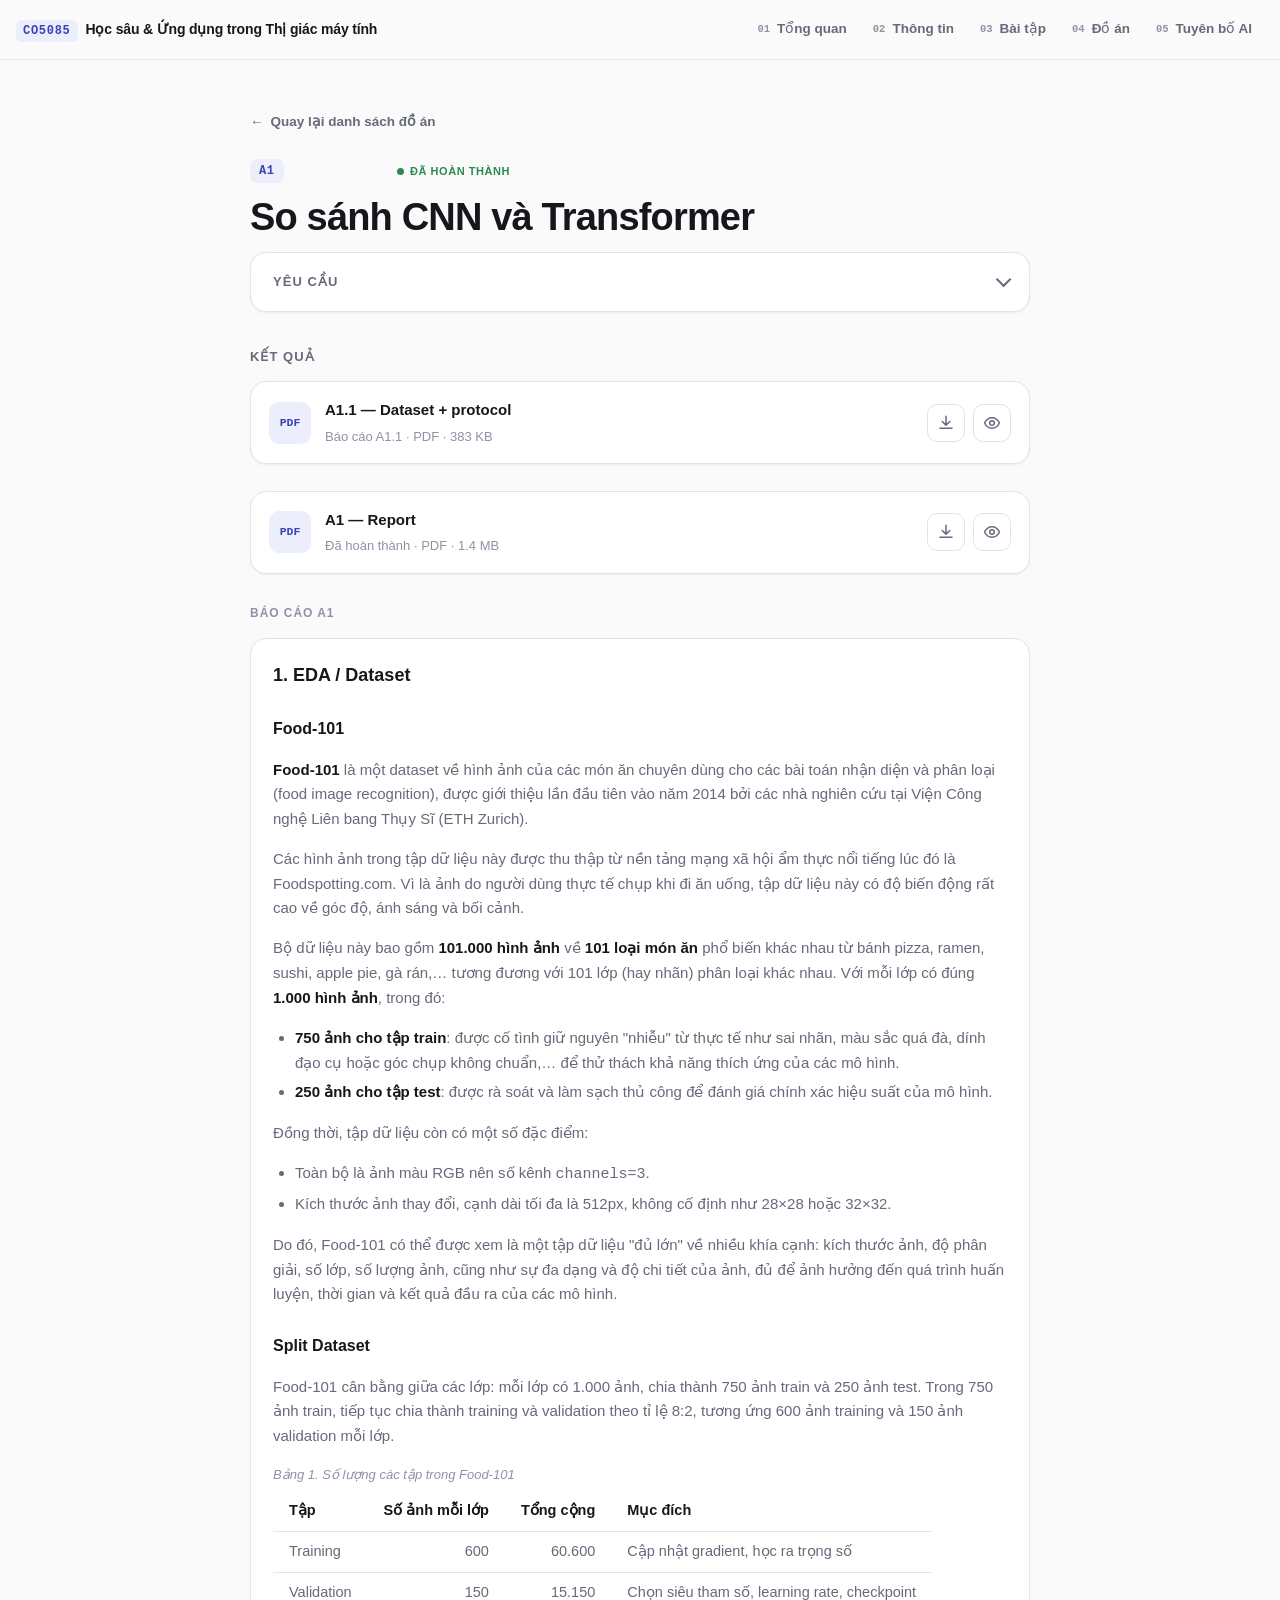
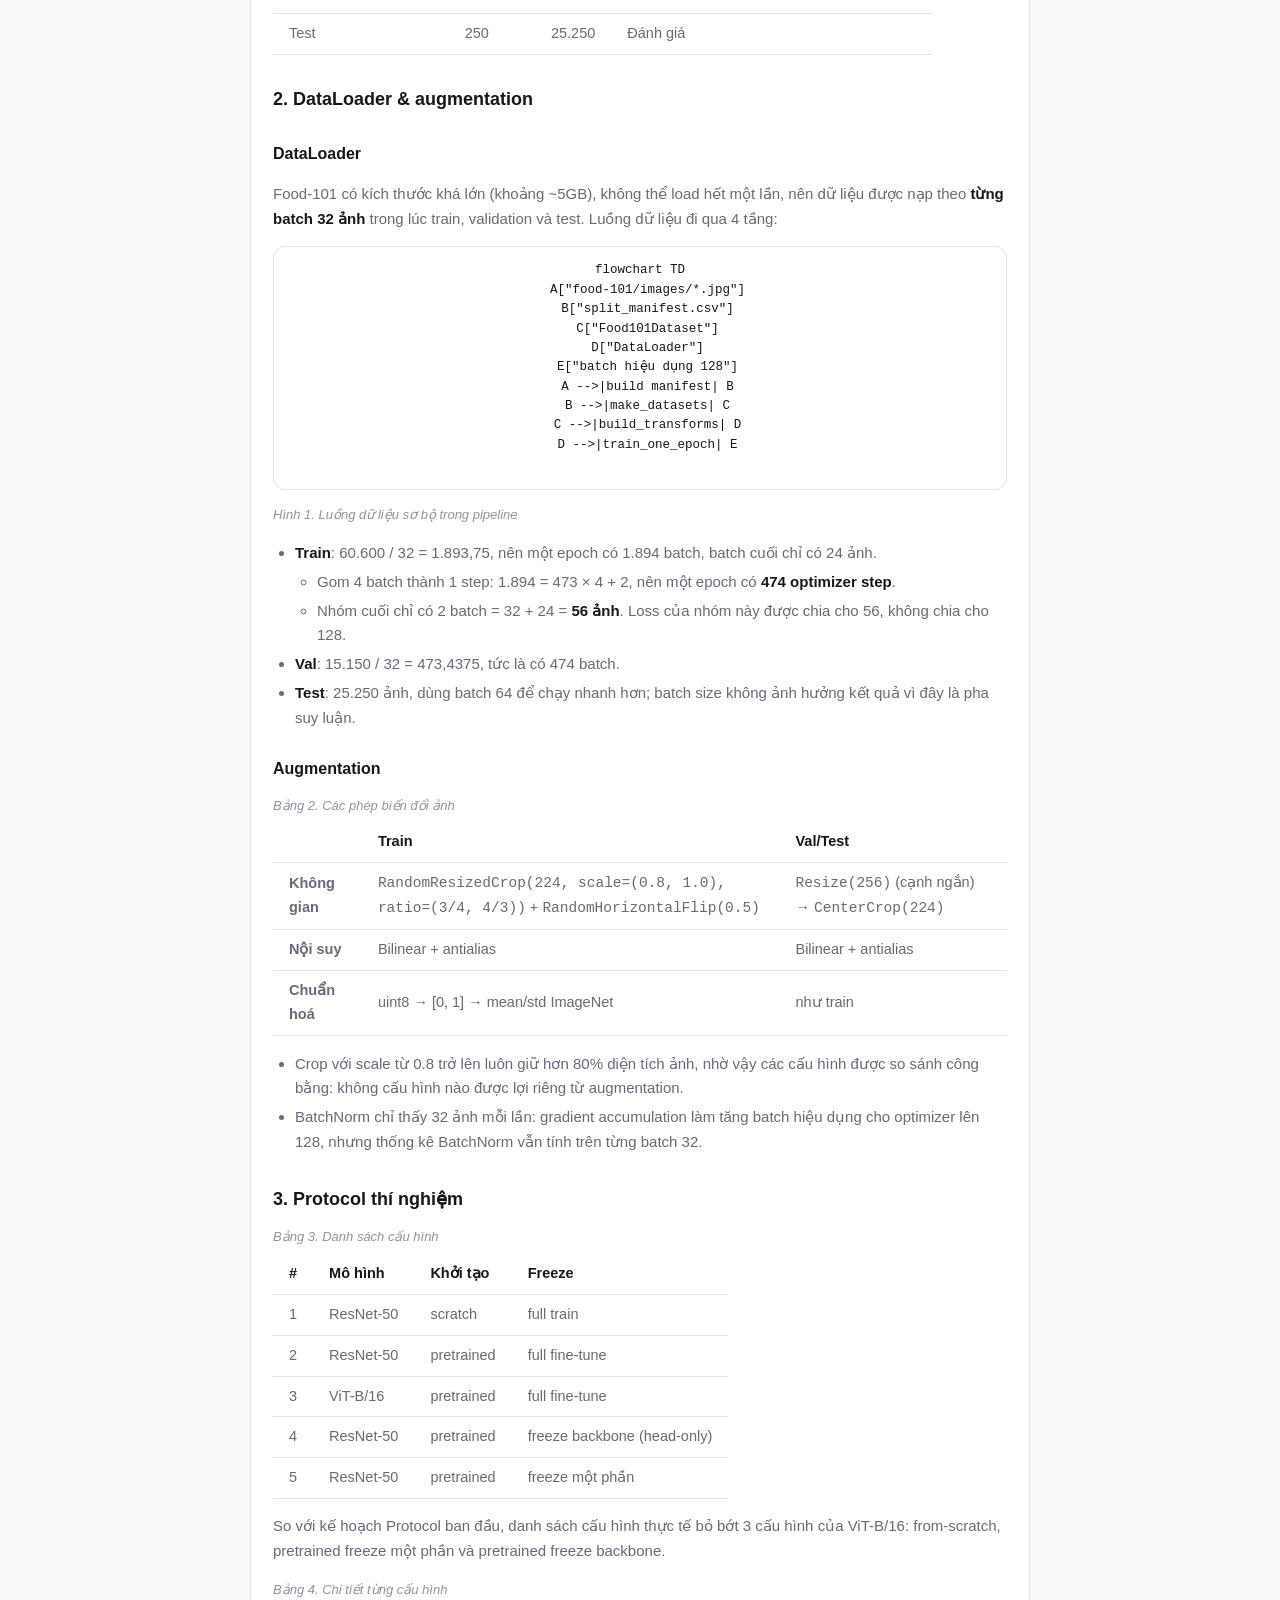
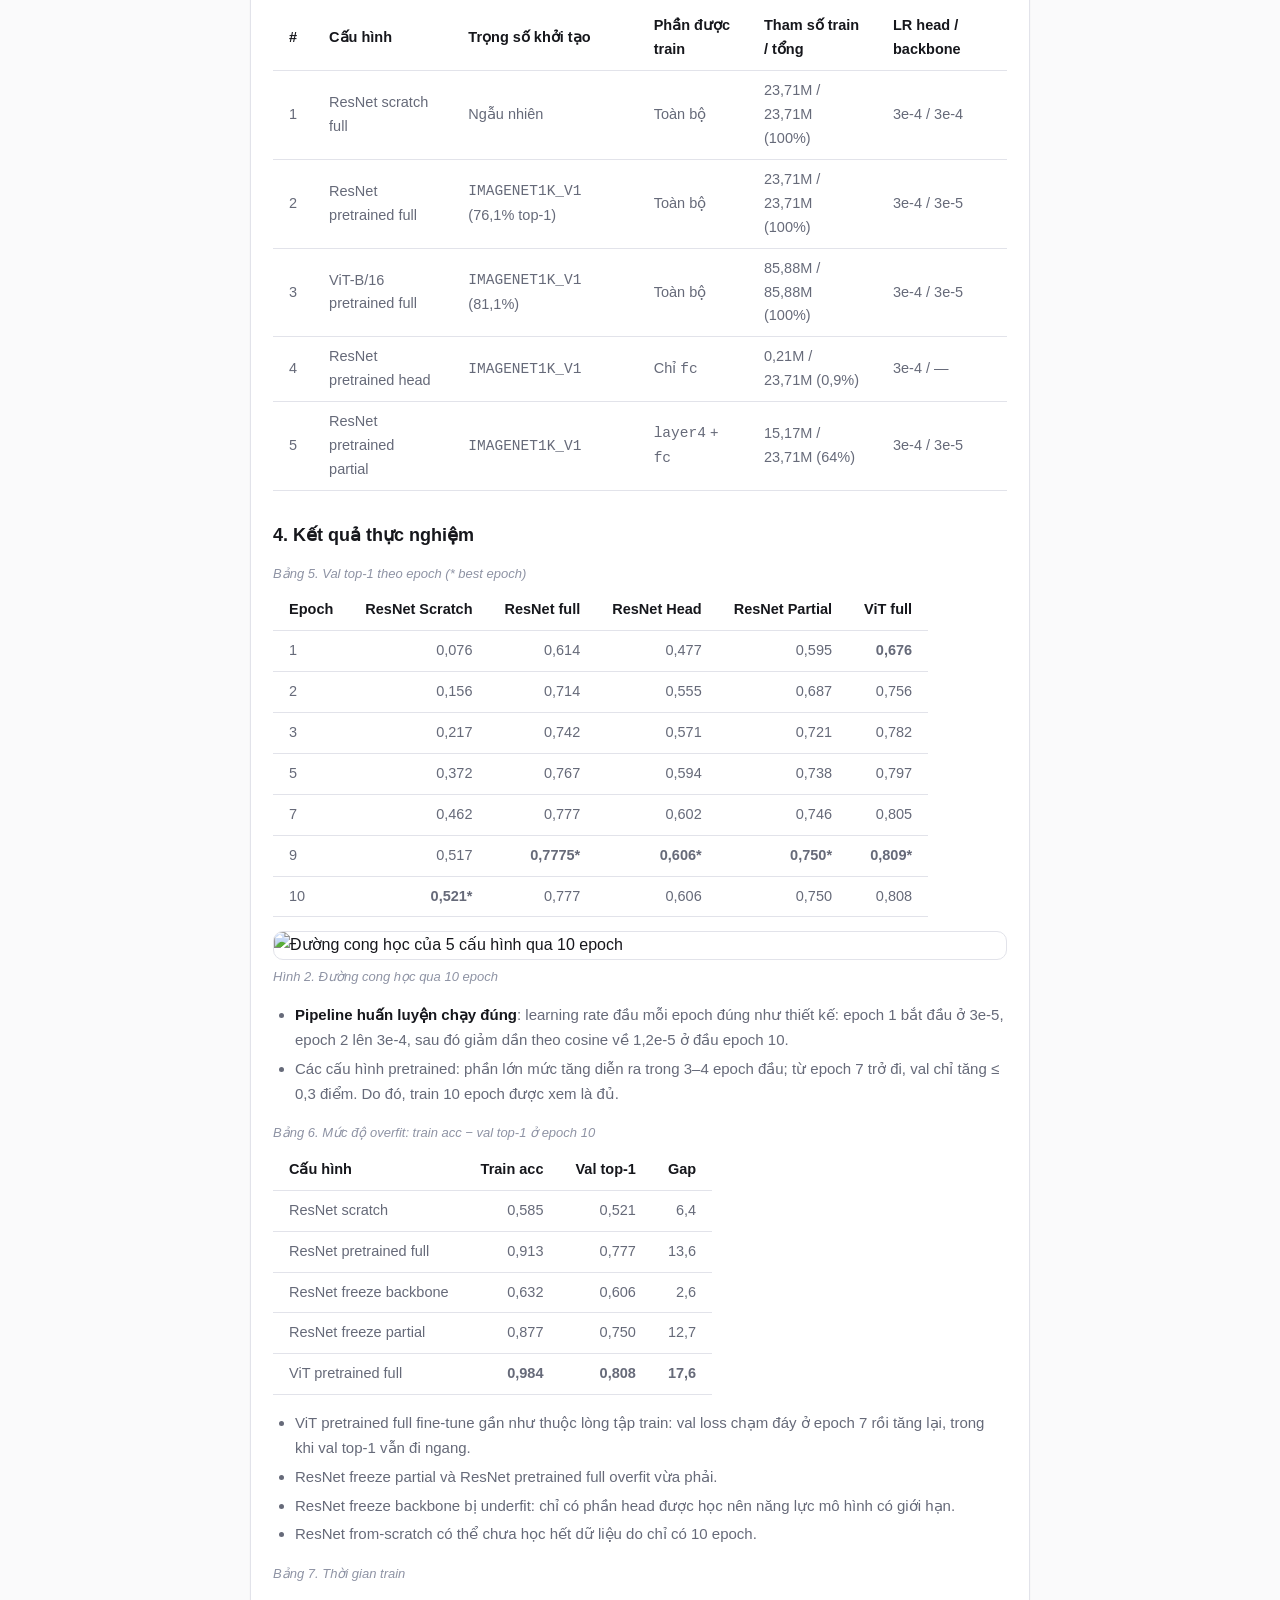
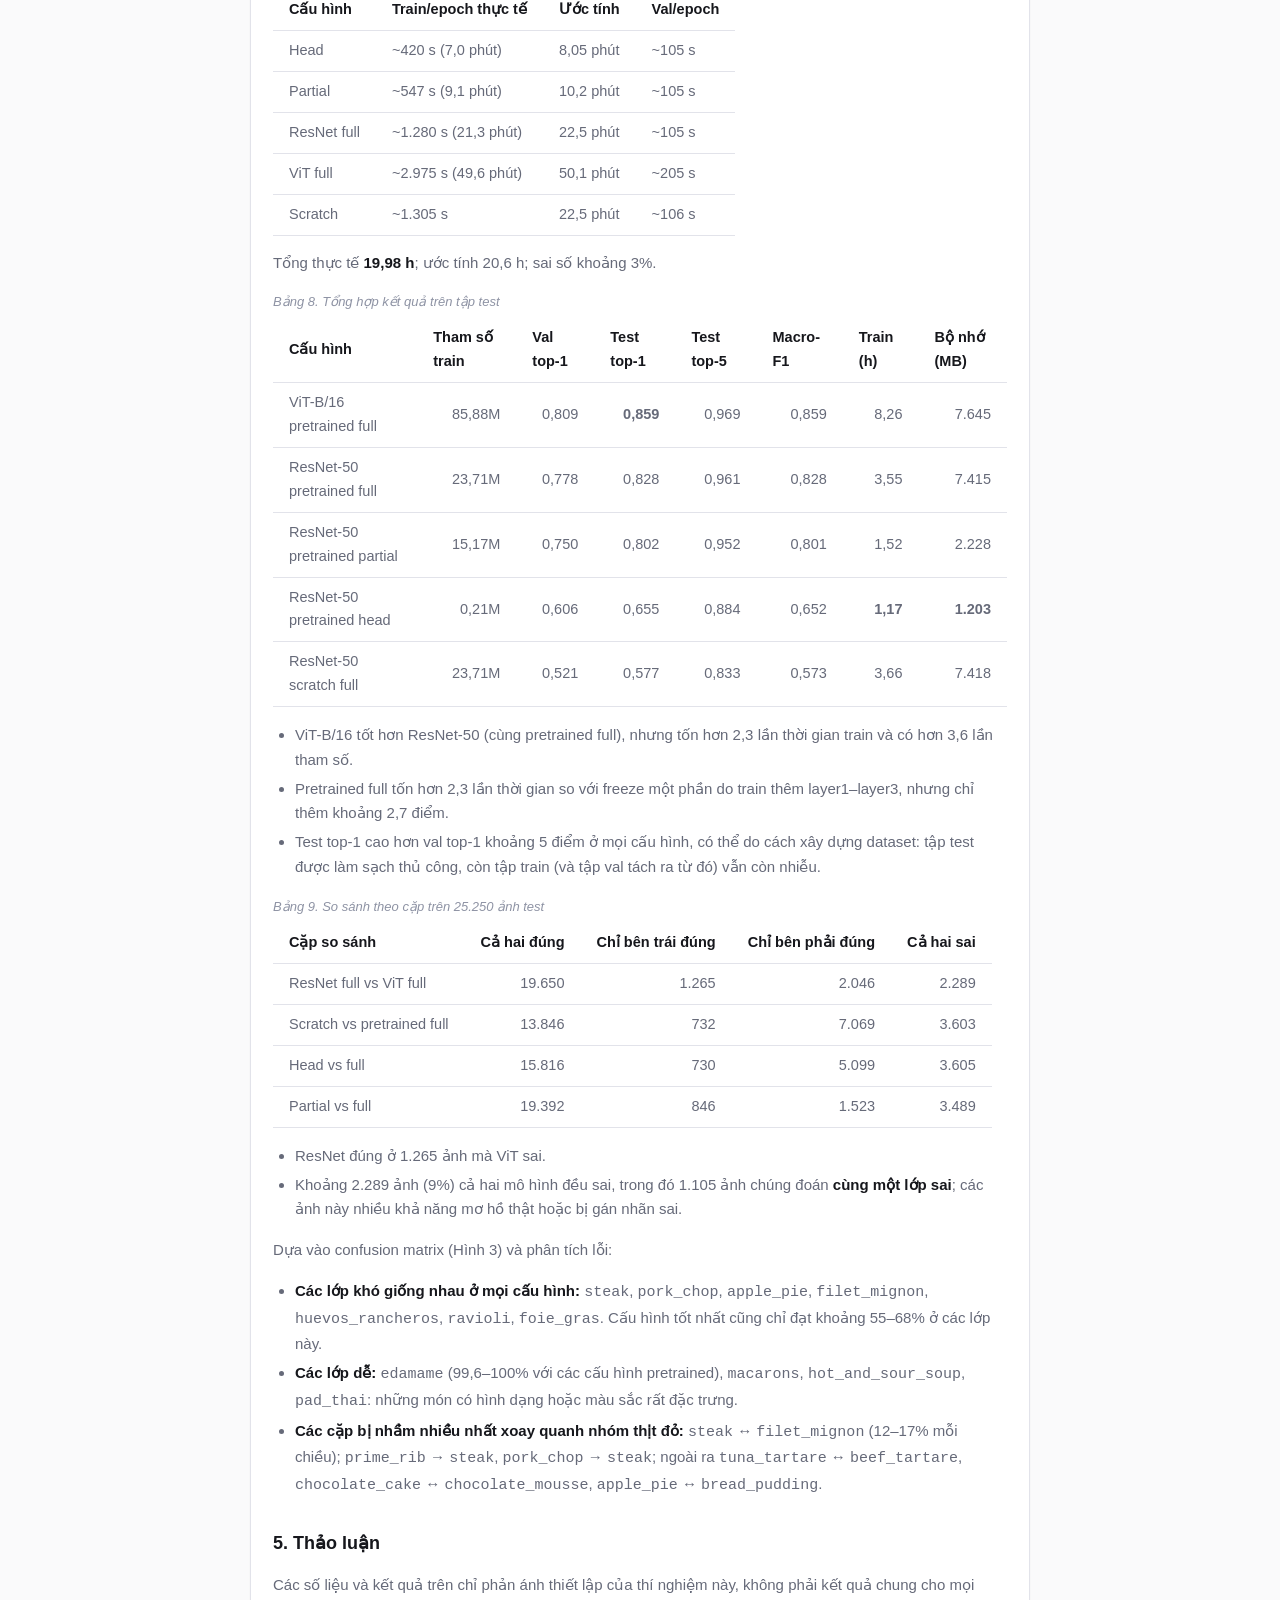
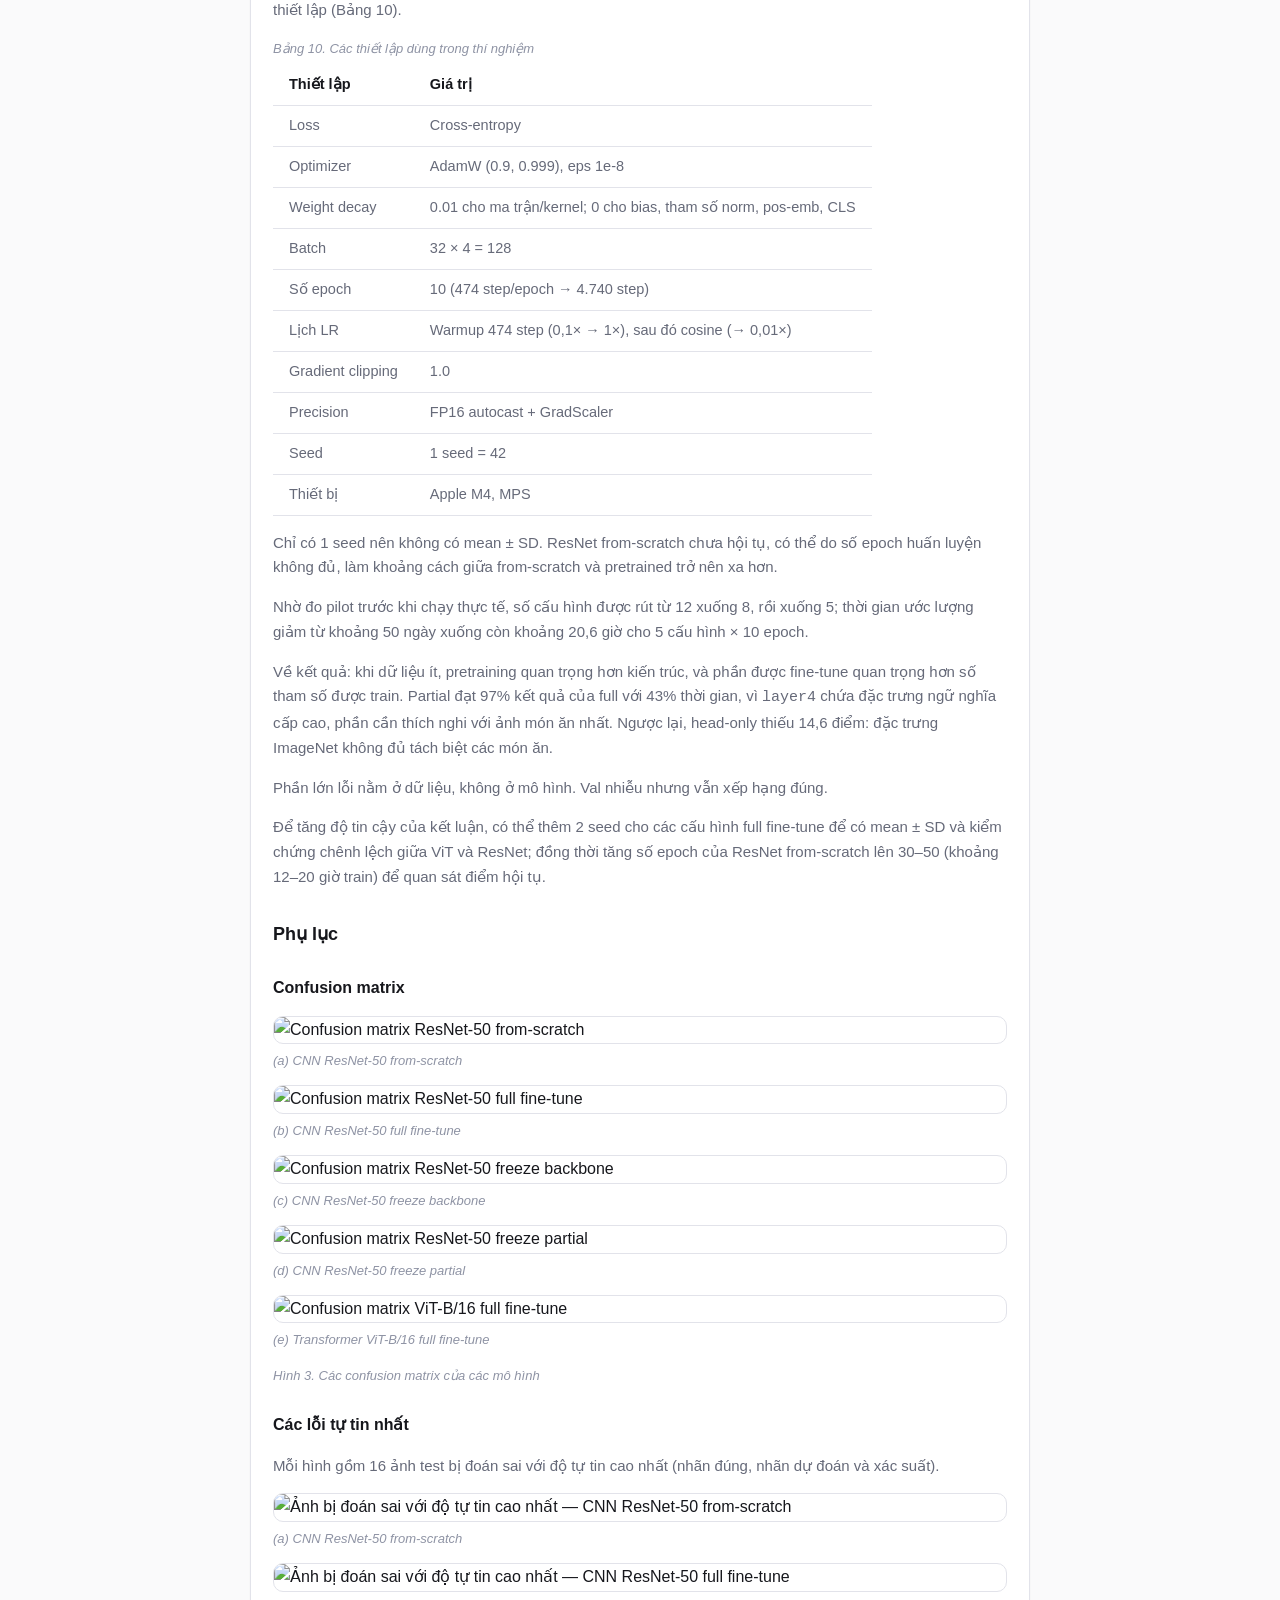
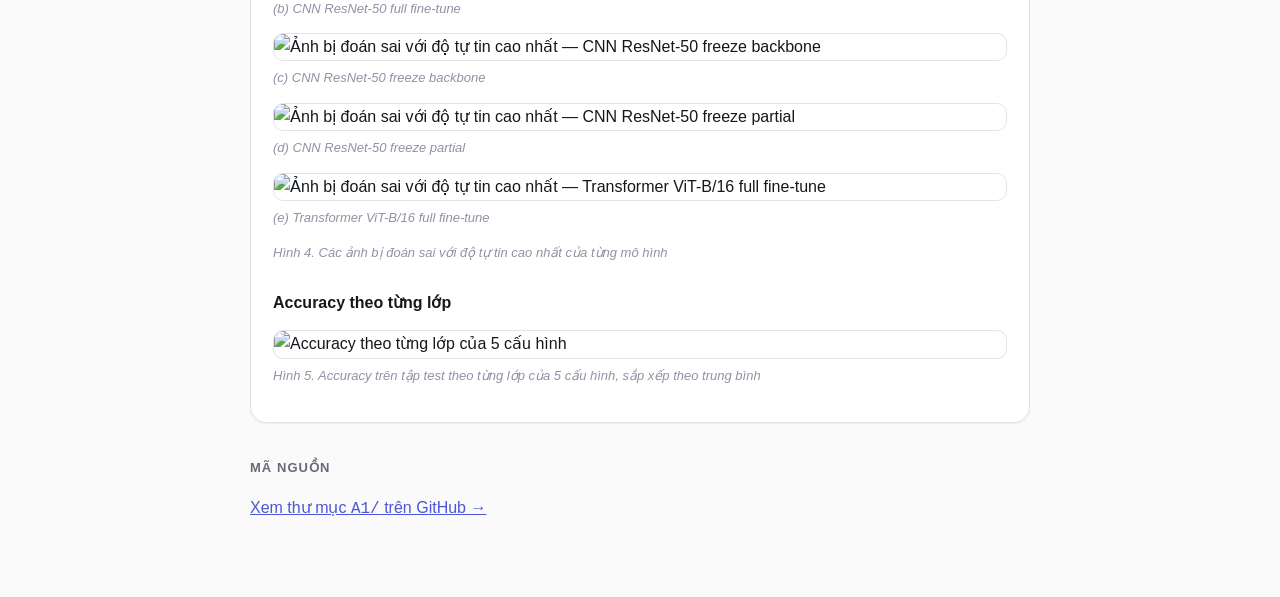
==== commit 4199ed65: "feat: (A1) show final report on A1 page, mark A1 completed and publish A1 figures to Pages" ====
--- a/pages/a1.html
+++ b/pages/a1.html
@@ -30,7 +30,7 @@
 
     <div class="card-top" style="max-width:260px">
       <span class="tag">A1</span>
-      <span class="status"><span class="dot"></span>Đang thực hiện</span>
+      <span class="status done"><span class="dot"></span>Đã hoàn thành</span>
     </div>
 
     <h1>So sánh CNN và Transformer</h1>
@@ -58,7 +58,8 @@
               <p><span class="chip">Hạn nộp · <strong>26/10/2026, 23:59 GMT+7</strong> · W8</span></p>
               <p>Chọn tập dữ liệu; mô tả split và augmentation; liệt kê các mô hình CNN/Transformer sẽ dùng; lên kế hoạch from-scratch / pretrained / freeze. Chưa cần số liệu cuối.</p>
             </div></li>
-            <li><span class="n">2</span><div>
+            <li class="done"><span class="n">2</span><div>
+              <span class="done-badge" title="Đã hoàn thành"><svg viewBox="0 0 24 24" aria-hidden="true"><path d="M5 12.5l4.5 4.5L19 7.5"/></svg>Hoàn thành · 09-11-2026</span>
               <h3>A1.2 — So sánh cuối</h3>
               <p><span class="chip">Hạn nộp · <strong>09/11/2026, 23:59 GMT+7</strong> · W10</span></p>
               <p>Chạy đủ các thí nghiệm trong phần Yêu cầu kỹ thuật; có bảng và biểu đồ, phần thảo luận, và code tái lập được.</p>
@@ -100,6 +101,253 @@
           </button>
         </div>
       </div>
+      <br>
+      <div class="file-box">
+        <span class="file-icon" aria-hidden="true">PDF</span>
+        <div class="file-meta">
+          <strong>A1 — Report</strong>
+          <span>Đã hoàn thành · PDF · 1.4 MB</span>
+        </div>
+        <div class="file-actions">
+          <a class="icon-btn" href="../A1/A1-report.pdf" download="A1-report.pdf" aria-label="Tải báo cáo A1" title="Tải">
+            <svg viewBox="0 0 24 24" aria-hidden="true"><path d="M12 3v12m0 0-5-5m5 5 5-5M4 19h16"/></svg>
+          </a>
+          <button class="icon-btn" type="button" data-pdf-open="../A1/A1-report.pdf" data-pdf-title="A1 — Report" aria-label="Xem báo cáo A1" title="Xem">
+            <svg viewBox="0 0 24 24" aria-hidden="true"><path d="M2 12s3.6-7 10-7 10 7 10 7-3.6 7-10 7S2 12 2 12Z"/><circle cx="12" cy="12" r="3"/></svg>
+          </button>
+        </div>
+      </div>
+
+      <h3 class="subhead">Báo cáo A1</h3>
+      <div class="box report">
+        <h3>1. EDA / Dataset</h3>
+        <h4>Food-101</h4>
+        <p><strong>Food-101</strong> là một dataset về hình ảnh của các món ăn chuyên dùng cho các bài toán nhận diện và phân loại (food image recognition), được giới thiệu lần đầu tiên vào năm 2014 bởi các nhà nghiên cứu tại Viện Công nghệ Liên bang Thụy Sĩ (ETH Zurich).</p>
+        <p>Các hình ảnh trong tập dữ liệu này được thu thập từ nền tảng mạng xã hội ẩm thực nổi tiếng lúc đó là Foodspotting.com. Vì là ảnh do người dùng thực tế chụp khi đi ăn uống, tập dữ liệu này có độ biến động rất cao về góc độ, ánh sáng và bối cảnh.</p>
+        <p>Bộ dữ liệu này bao gồm <strong>101.000 hình ảnh</strong> về <strong>101 loại món ăn</strong> phổ biến khác nhau từ bánh pizza, ramen, sushi, apple pie, gà rán,… tương đương với 101 lớp (hay nhãn) phân loại khác nhau. Với mỗi lớp có đúng <strong>1.000 hình ảnh</strong>, trong đó:</p>
+        <ul>
+          <li><strong>750 ảnh cho tập train</strong>: được cố tình giữ nguyên "nhiễu" từ thực tế như sai nhãn, màu sắc quá đà, dính đạo cụ hoặc góc chụp không chuẩn,… để thử thách khả năng thích ứng của các mô hình.</li>
+          <li><strong>250 ảnh cho tập test</strong>: được rà soát và làm sạch thủ công để đánh giá chính xác hiệu suất của mô hình.</li>
+        </ul>
+        <p>Đồng thời, tập dữ liệu còn có một số đặc điểm:</p>
+        <ul>
+          <li>Toàn bộ là ảnh màu RGB nên số kênh <code>channels=3</code>.</li>
+          <li>Kích thước ảnh thay đổi, cạnh dài tối đa là 512px, không cố định như 28×28 hoặc 32×32.</li>
+        </ul>
+        <p>Do đó, Food-101 có thể được xem là một tập dữ liệu "đủ lớn" về nhiều khía cạnh: kích thước ảnh, độ phân giải, số lớp, số lượng ảnh, cũng như sự đa dạng và độ chi tiết của ảnh, đủ để ảnh hưởng đến quá trình huấn luyện, thời gian và kết quả đầu ra của các mô hình.</p>
+
+        <h4>Split Dataset</h4>
+        <p>Food-101 cân bằng giữa các lớp: mỗi lớp có 1.000 ảnh, chia thành 750 ảnh train và 250 ảnh test. Trong 750 ảnh train, tiếp tục chia thành training và validation theo tỉ lệ 8:2, tương ứng 600 ảnh training và 150 ảnh validation mỗi lớp.</p>
+        <div class="table-wrap"><table>
+          <caption>Bảng 1. Số lượng các tập trong Food-101</caption>
+          <thead><tr><th>Tập</th><th>Số ảnh mỗi lớp</th><th>Tổng cộng</th><th>Mục đích</th></tr></thead>
+          <tbody>
+            <tr><td>Training</td><td class="num">600</td><td class="num">60.600</td><td>Cập nhật gradient, học ra trọng số</td></tr>
+            <tr><td>Validation</td><td class="num">150</td><td class="num">15.150</td><td>Chọn siêu tham số, learning rate, checkpoint</td></tr>
+            <tr><td>Test</td><td class="num">250</td><td class="num">25.250</td><td>Đánh giá</td></tr>
+          </tbody>
+        </table></div>
+
+        <h3>2. DataLoader &amp; augmentation</h3>
+        <h4>DataLoader</h4>
+        <p>Food-101 có kích thước khá lớn (khoảng ~5GB), không thể load hết một lần, nên dữ liệu được nạp theo <strong>từng batch 32 ảnh</strong> trong lúc train, validation và test. Luồng dữ liệu đi qua 4 tầng:</p>
+        <pre class="mermaid">
+flowchart TD
+  A["food-101/images/*.jpg"]
+  B["split_manifest.csv"]
+  C["Food101Dataset"]
+  D["DataLoader"]
+  E["batch hiệu dụng 128"]
+  A -->|build manifest| B
+  B -->|make_datasets| C
+  C -->|build_transforms| D
+  D -->|train_one_epoch| E
+        </pre>
+        <p class="caption">Hình 1. Luồng dữ liệu sơ bộ trong pipeline</p>
+        <ul>
+          <li><strong>Train</strong>: 60.600 / 32 = 1.893,75, nên một epoch có 1.894 batch, batch cuối chỉ có 24 ảnh.
+            <ul>
+              <li>Gom 4 batch thành 1 step: 1.894 = 473 × 4 + 2, nên một epoch có <strong>474 optimizer step</strong>.</li>
+              <li>Nhóm cuối chỉ có 2 batch = 32 + 24 = <strong>56 ảnh</strong>. Loss của nhóm này được chia cho 56, không chia cho 128.</li>
+            </ul>
+          </li>
+          <li><strong>Val</strong>: 15.150 / 32 = 473,4375, tức là có 474 batch.</li>
+          <li><strong>Test</strong>: 25.250 ảnh, dùng batch 64 để chạy nhanh hơn; batch size không ảnh hưởng kết quả vì đây là pha suy luận.</li>
+        </ul>
+
+        <h4>Augmentation</h4>
+        <div class="table-wrap"><table>
+          <caption>Bảng 2. Các phép biến đổi ảnh</caption>
+          <thead><tr><th></th><th>Train</th><th>Val/Test</th></tr></thead>
+          <tbody>
+            <tr><td><strong>Không gian</strong></td><td><code>RandomResizedCrop(224, scale=(0.8, 1.0), ratio=(3/4, 4/3))</code> + <code>RandomHorizontalFlip(0.5)</code></td><td><code>Resize(256)</code> (cạnh ngắn) → <code>CenterCrop(224)</code></td></tr>
+            <tr><td><strong>Nội suy</strong></td><td>Bilinear + antialias</td><td>Bilinear + antialias</td></tr>
+            <tr><td><strong>Chuẩn hoá</strong></td><td>uint8 → [0, 1] → mean/std ImageNet</td><td>như train</td></tr>
+          </tbody>
+        </table></div>
+        <ul>
+          <li>Crop với scale từ 0.8 trở lên luôn giữ hơn 80% diện tích ảnh, nhờ vậy các cấu hình được so sánh công bằng: không cấu hình nào được lợi riêng từ augmentation.</li>
+          <li>BatchNorm chỉ thấy 32 ảnh mỗi lần: gradient accumulation làm tăng batch hiệu dụng cho optimizer lên 128, nhưng thống kê BatchNorm vẫn tính trên từng batch 32.</li>
+        </ul>
+
+        <h3>3. Protocol thí nghiệm</h3>
+        <div class="table-wrap"><table>
+          <caption>Bảng 3. Danh sách cấu hình</caption>
+          <thead><tr><th>#</th><th>Mô hình</th><th>Khởi tạo</th><th>Freeze</th></tr></thead>
+          <tbody>
+            <tr><td>1</td><td>ResNet-50</td><td>scratch</td><td>full train</td></tr>
+            <tr><td>2</td><td>ResNet-50</td><td>pretrained</td><td>full fine-tune</td></tr>
+            <tr><td>3</td><td>ViT-B/16</td><td>pretrained</td><td>full fine-tune</td></tr>
+            <tr><td>4</td><td>ResNet-50</td><td>pretrained</td><td>freeze backbone (head-only)</td></tr>
+            <tr><td>5</td><td>ResNet-50</td><td>pretrained</td><td>freeze một phần</td></tr>
+          </tbody>
+        </table></div>
+        <p>So với kế hoạch Protocol ban đầu, danh sách cấu hình thực tế bỏ bớt 3 cấu hình của ViT-B/16: from-scratch, pretrained freeze một phần và pretrained freeze backbone.</p>
+        <div class="table-wrap"><table>
+          <caption>Bảng 4. Chi tiết từng cấu hình</caption>
+          <thead><tr><th>#</th><th>Cấu hình</th><th>Trọng số khởi tạo</th><th>Phần được train</th><th>Tham số train / tổng</th><th>LR head / backbone</th></tr></thead>
+          <tbody>
+            <tr><td>1</td><td>ResNet scratch full</td><td>Ngẫu nhiên</td><td>Toàn bộ</td><td>23,71M / 23,71M (100%)</td><td>3e-4 / 3e-4</td></tr>
+            <tr><td>2</td><td>ResNet pretrained full</td><td><code>IMAGENET1K_V1</code> (76,1% top-1)</td><td>Toàn bộ</td><td>23,71M / 23,71M (100%)</td><td>3e-4 / 3e-5</td></tr>
+            <tr><td>3</td><td>ViT-B/16 pretrained full</td><td><code>IMAGENET1K_V1</code> (81,1%)</td><td>Toàn bộ</td><td>85,88M / 85,88M (100%)</td><td>3e-4 / 3e-5</td></tr>
+            <tr><td>4</td><td>ResNet pretrained head</td><td><code>IMAGENET1K_V1</code></td><td>Chỉ <code>fc</code></td><td>0,21M / 23,71M (0,9%)</td><td>3e-4 / —</td></tr>
+            <tr><td>5</td><td>ResNet pretrained partial</td><td><code>IMAGENET1K_V1</code></td><td><code>layer4</code> + <code>fc</code></td><td>15,17M / 23,71M (64%)</td><td>3e-4 / 3e-5</td></tr>
+          </tbody>
+        </table></div>
+
+        <h3>4. Kết quả thực nghiệm</h3>
+        <div class="table-wrap"><table>
+          <caption>Bảng 5. Val top-1 theo epoch (* best epoch)</caption>
+          <thead><tr><th>Epoch</th><th>ResNet Scratch</th><th>ResNet full</th><th>ResNet Head</th><th>ResNet Partial</th><th>ViT full</th></tr></thead>
+          <tbody>
+            <tr><td>1</td><td class="num">0,076</td><td class="num">0,614</td><td class="num">0,477</td><td class="num">0,595</td><td class="num"><strong>0,676</strong></td></tr>
+            <tr><td>2</td><td class="num">0,156</td><td class="num">0,714</td><td class="num">0,555</td><td class="num">0,687</td><td class="num">0,756</td></tr>
+            <tr><td>3</td><td class="num">0,217</td><td class="num">0,742</td><td class="num">0,571</td><td class="num">0,721</td><td class="num">0,782</td></tr>
+            <tr><td>5</td><td class="num">0,372</td><td class="num">0,767</td><td class="num">0,594</td><td class="num">0,738</td><td class="num">0,797</td></tr>
+            <tr><td>7</td><td class="num">0,462</td><td class="num">0,777</td><td class="num">0,602</td><td class="num">0,746</td><td class="num">0,805</td></tr>
+            <tr><td>9</td><td class="num">0,517</td><td class="num"><strong>0,7775*</strong></td><td class="num"><strong>0,606*</strong></td><td class="num"><strong>0,750*</strong></td><td class="num"><strong>0,809*</strong></td></tr>
+            <tr><td>10</td><td class="num"><strong>0,521*</strong></td><td class="num">0,777</td><td class="num">0,606</td><td class="num">0,750</td><td class="num">0,808</td></tr>
+          </tbody>
+        </table></div>
+        <figure>
+          <img src="../A1/figures/results/learning_curves.png" alt="Đường cong học của 5 cấu hình qua 10 epoch" loading="lazy">
+          <figcaption>Hình 2. Đường cong học qua 10 epoch</figcaption>
+        </figure>
+        <ul>
+          <li><strong>Pipeline huấn luyện chạy đúng</strong>: learning rate đầu mỗi epoch đúng như thiết kế: epoch 1 bắt đầu ở 3e-5, epoch 2 lên 3e-4, sau đó giảm dần theo cosine về 1,2e-5 ở đầu epoch 10.</li>
+          <li>Các cấu hình pretrained: phần lớn mức tăng diễn ra trong 3–4 epoch đầu; từ epoch 7 trở đi, val chỉ tăng ≤ 0,3 điểm. Do đó, train 10 epoch được xem là đủ.</li>
+        </ul>
+        <div class="table-wrap"><table>
+          <caption>Bảng 6. Mức độ overfit: train acc − val top-1 ở epoch 10</caption>
+          <thead><tr><th>Cấu hình</th><th>Train acc</th><th>Val top-1</th><th>Gap</th></tr></thead>
+          <tbody>
+            <tr><td>ResNet scratch</td><td class="num">0,585</td><td class="num">0,521</td><td class="num">6,4</td></tr>
+            <tr><td>ResNet pretrained full</td><td class="num">0,913</td><td class="num">0,777</td><td class="num">13,6</td></tr>
+            <tr><td>ResNet freeze backbone</td><td class="num">0,632</td><td class="num">0,606</td><td class="num">2,6</td></tr>
+            <tr><td>ResNet freeze partial</td><td class="num">0,877</td><td class="num">0,750</td><td class="num">12,7</td></tr>
+            <tr><td>ViT pretrained full</td><td class="num"><strong>0,984</strong></td><td class="num"><strong>0,808</strong></td><td class="num"><strong>17,6</strong></td></tr>
+          </tbody>
+        </table></div>
+        <ul>
+          <li>ViT pretrained full fine-tune gần như thuộc lòng tập train: val loss chạm đáy ở epoch 7 rồi tăng lại, trong khi val top-1 vẫn đi ngang.</li>
+          <li>ResNet freeze partial và ResNet pretrained full overfit vừa phải.</li>
+          <li>ResNet freeze backbone bị underfit: chỉ có phần head được học nên năng lực mô hình có giới hạn.</li>
+          <li>ResNet from-scratch có thể chưa học hết dữ liệu do chỉ có 10 epoch.</li>
+        </ul>
+        <div class="table-wrap"><table>
+          <caption>Bảng 7. Thời gian train</caption>
+          <thead><tr><th>Cấu hình</th><th>Train/epoch thực tế</th><th>Ước tính</th><th>Val/epoch</th></tr></thead>
+          <tbody>
+            <tr><td>Head</td><td>~420 s (7,0 phút)</td><td>8,05 phút</td><td>~105 s</td></tr>
+            <tr><td>Partial</td><td>~547 s (9,1 phút)</td><td>10,2 phút</td><td>~105 s</td></tr>
+            <tr><td>ResNet full</td><td>~1.280 s (21,3 phút)</td><td>22,5 phút</td><td>~105 s</td></tr>
+            <tr><td>ViT full</td><td>~2.975 s (49,6 phút)</td><td>50,1 phút</td><td>~205 s</td></tr>
+            <tr><td>Scratch</td><td>~1.305 s</td><td>22,5 phút</td><td>~106 s</td></tr>
+          </tbody>
+        </table></div>
+        <p>Tổng thực tế <strong>19,98 h</strong>; ước tính 20,6 h; sai số khoảng 3%.</p>
+        <div class="table-wrap"><table>
+          <caption>Bảng 8. Tổng hợp kết quả trên tập test</caption>
+          <thead><tr><th>Cấu hình</th><th>Tham số train</th><th>Val top-1</th><th>Test top-1</th><th>Test top-5</th><th>Macro-F1</th><th>Train (h)</th><th>Bộ nhớ (MB)</th></tr></thead>
+          <tbody>
+            <tr><td>ViT-B/16 pretrained full</td><td class="num">85,88M</td><td class="num">0,809</td><td class="num"><strong>0,859</strong></td><td class="num">0,969</td><td class="num">0,859</td><td class="num">8,26</td><td class="num">7.645</td></tr>
+            <tr><td>ResNet-50 pretrained full</td><td class="num">23,71M</td><td class="num">0,778</td><td class="num">0,828</td><td class="num">0,961</td><td class="num">0,828</td><td class="num">3,55</td><td class="num">7.415</td></tr>
+            <tr><td>ResNet-50 pretrained partial</td><td class="num">15,17M</td><td class="num">0,750</td><td class="num">0,802</td><td class="num">0,952</td><td class="num">0,801</td><td class="num">1,52</td><td class="num">2.228</td></tr>
+            <tr><td>ResNet-50 pretrained head</td><td class="num">0,21M</td><td class="num">0,606</td><td class="num">0,655</td><td class="num">0,884</td><td class="num">0,652</td><td class="num"><strong>1,17</strong></td><td class="num"><strong>1.203</strong></td></tr>
+            <tr><td>ResNet-50 scratch full</td><td class="num">23,71M</td><td class="num">0,521</td><td class="num">0,577</td><td class="num">0,833</td><td class="num">0,573</td><td class="num">3,66</td><td class="num">7.418</td></tr>
+          </tbody>
+        </table></div>
+        <ul>
+          <li>ViT-B/16 tốt hơn ResNet-50 (cùng pretrained full), nhưng tốn hơn 2,3 lần thời gian train và có hơn 3,6 lần tham số.</li>
+          <li>Pretrained full tốn hơn 2,3 lần thời gian so với freeze một phần do train thêm layer1–layer3, nhưng chỉ thêm khoảng 2,7 điểm.</li>
+          <li>Test top-1 cao hơn val top-1 khoảng 5 điểm ở mọi cấu hình, có thể do cách xây dựng dataset: tập test được làm sạch thủ công, còn tập train (và tập val tách ra từ đó) vẫn còn nhiễu.</li>
+        </ul>
+        <div class="table-wrap"><table>
+          <caption>Bảng 9. So sánh theo cặp trên 25.250 ảnh test</caption>
+          <thead><tr><th>Cặp so sánh</th><th>Cả hai đúng</th><th>Chỉ bên trái đúng</th><th>Chỉ bên phải đúng</th><th>Cả hai sai</th></tr></thead>
+          <tbody>
+            <tr><td>ResNet full vs ViT full</td><td class="num">19.650</td><td class="num">1.265</td><td class="num">2.046</td><td class="num">2.289</td></tr>
+            <tr><td>Scratch vs pretrained full</td><td class="num">13.846</td><td class="num">732</td><td class="num">7.069</td><td class="num">3.603</td></tr>
+            <tr><td>Head vs full</td><td class="num">15.816</td><td class="num">730</td><td class="num">5.099</td><td class="num">3.605</td></tr>
+            <tr><td>Partial vs full</td><td class="num">19.392</td><td class="num">846</td><td class="num">1.523</td><td class="num">3.489</td></tr>
+          </tbody>
+        </table></div>
+        <ul>
+          <li>ResNet đúng ở 1.265 ảnh mà ViT sai.</li>
+          <li>Khoảng 2.289 ảnh (9%) cả hai mô hình đều sai, trong đó 1.105 ảnh chúng đoán <strong>cùng một lớp sai</strong>; các ảnh này nhiều khả năng mơ hồ thật hoặc bị gán nhãn sai.</li>
+        </ul>
+        <p>Dựa vào confusion matrix (Hình 3) và phân tích lỗi:</p>
+        <ul>
+          <li><strong>Các lớp khó giống nhau ở mọi cấu hình:</strong> <code>steak</code>, <code>pork_chop</code>, <code>apple_pie</code>, <code>filet_mignon</code>, <code>huevos_rancheros</code>, <code>ravioli</code>, <code>foie_gras</code>. Cấu hình tốt nhất cũng chỉ đạt khoảng 55–68% ở các lớp này.</li>
+          <li><strong>Các lớp dễ:</strong> <code>edamame</code> (99,6–100% với các cấu hình pretrained), <code>macarons</code>, <code>hot_and_sour_soup</code>, <code>pad_thai</code>: những món có hình dạng hoặc màu sắc rất đặc trưng.</li>
+          <li><strong>Các cặp bị nhầm nhiều nhất xoay quanh nhóm thịt đỏ:</strong> <code>steak</code> ↔ <code>filet_mignon</code> (12–17% mỗi chiều); <code>prime_rib</code> → <code>steak</code>, <code>pork_chop</code> → <code>steak</code>; ngoài ra <code>tuna_tartare</code> ↔ <code>beef_tartare</code>, <code>chocolate_cake</code> ↔ <code>chocolate_mousse</code>, <code>apple_pie</code> ↔ <code>bread_pudding</code>.</li>
+        </ul>
+
+        <h3>5. Thảo luận</h3>
+        <p>Các số liệu và kết quả trên chỉ phản ánh thiết lập của thí nghiệm này, không phải kết quả chung cho mọi thiết lập (Bảng 10).</p>
+        <div class="table-wrap"><table>
+          <caption>Bảng 10. Các thiết lập dùng trong thí nghiệm</caption>
+          <thead><tr><th>Thiết lập</th><th>Giá trị</th></tr></thead>
+          <tbody>
+            <tr><td>Loss</td><td>Cross-entropy</td></tr>
+            <tr><td>Optimizer</td><td>AdamW (0.9, 0.999), eps 1e-8</td></tr>
+            <tr><td>Weight decay</td><td>0.01 cho ma trận/kernel; 0 cho bias, tham số norm, pos-emb, CLS</td></tr>
+            <tr><td>Batch</td><td>32 × 4 = 128</td></tr>
+            <tr><td>Số epoch</td><td>10 (474 step/epoch → 4.740 step)</td></tr>
+            <tr><td>Lịch LR</td><td>Warmup 474 step (0,1× → 1×), sau đó cosine (→ 0,01×)</td></tr>
+            <tr><td>Gradient clipping</td><td>1.0</td></tr>
+            <tr><td>Precision</td><td>FP16 autocast + GradScaler</td></tr>
+            <tr><td>Seed</td><td>1 seed = 42</td></tr>
+            <tr><td>Thiết bị</td><td>Apple M4, MPS</td></tr>
+          </tbody>
+        </table></div>
+        <p>Chỉ có 1 seed nên không có mean ± SD. ResNet from-scratch chưa hội tụ, có thể do số epoch huấn luyện không đủ, làm khoảng cách giữa from-scratch và pretrained trở nên xa hơn.</p>
+        <p>Nhờ đo pilot trước khi chạy thực tế, số cấu hình được rút từ 12 xuống 8, rồi xuống 5; thời gian ước lượng giảm từ khoảng 50 ngày xuống còn khoảng 20,6 giờ cho 5 cấu hình × 10 epoch.</p>
+        <p>Về kết quả: khi dữ liệu ít, pretraining quan trọng hơn kiến trúc, và phần được fine-tune quan trọng hơn số tham số được train. Partial đạt 97% kết quả của full với 43% thời gian, vì <code>layer4</code> chứa đặc trưng ngữ nghĩa cấp cao, phần cần thích nghi với ảnh món ăn nhất. Ngược lại, head-only thiếu 14,6 điểm: đặc trưng ImageNet không đủ tách biệt các món ăn.</p>
+        <p>Phần lớn lỗi nằm ở dữ liệu, không ở mô hình. Val nhiễu nhưng vẫn xếp hạng đúng.</p>
+        <p>Để tăng độ tin cậy của kết luận, có thể thêm 2 seed cho các cấu hình full fine-tune để có mean ± SD và kiểm chứng chênh lệch giữa ViT và ResNet; đồng thời tăng số epoch của ResNet from-scratch lên 30–50 (khoảng 12–20 giờ train) để quan sát điểm hội tụ.</p>
+
+        <h3>Phụ lục</h3>
+        <h4>Confusion matrix</h4>
+        <figure><img src="../A1/figures/results/cm_resnet50_scratch_full_lr3e-04_ep10_seed42.png" alt="Confusion matrix ResNet-50 from-scratch" loading="lazy"><figcaption>(a) CNN ResNet-50 from-scratch</figcaption></figure>
+        <figure><img src="../A1/figures/results/cm_resnet50_pretrained_full_lr3e-04_ep10_seed42.png" alt="Confusion matrix ResNet-50 full fine-tune" loading="lazy"><figcaption>(b) CNN ResNet-50 full fine-tune</figcaption></figure>
+        <figure><img src="../A1/figures/results/cm_resnet50_pretrained_head_lr3e-04_ep10_seed42.png" alt="Confusion matrix ResNet-50 freeze backbone" loading="lazy"><figcaption>(c) CNN ResNet-50 freeze backbone</figcaption></figure>
+        <figure><img src="../A1/figures/results/cm_resnet50_pretrained_partial_lr3e-04_ep10_seed42.png" alt="Confusion matrix ResNet-50 freeze partial" loading="lazy"><figcaption>(d) CNN ResNet-50 freeze partial</figcaption></figure>
+        <figure><img src="../A1/figures/results/cm_vit_b_16_pretrained_full_lr3e-04_ep10_seed42.png" alt="Confusion matrix ViT-B/16 full fine-tune" loading="lazy"><figcaption>(e) Transformer ViT-B/16 full fine-tune</figcaption></figure>
+        <p class="caption">Hình 3. Các confusion matrix của các mô hình</p>
+
+        <h4>Các lỗi tự tin nhất</h4>
+        <p>Mỗi hình gồm 16 ảnh test bị đoán sai với độ tự tin cao nhất (nhãn đúng, nhãn dự đoán và xác suất).</p>
+        <figure><img src="../A1/figures/results/errors_resnet50_scratch_full_lr3e-04_ep10_seed42.png" alt="Ảnh bị đoán sai với độ tự tin cao nhất — CNN ResNet-50 from-scratch" loading="lazy"><figcaption>(a) CNN ResNet-50 from-scratch</figcaption></figure>
+        <figure><img src="../A1/figures/results/errors_resnet50_pretrained_full_lr3e-04_ep10_seed42.png" alt="Ảnh bị đoán sai với độ tự tin cao nhất — CNN ResNet-50 full fine-tune" loading="lazy"><figcaption>(b) CNN ResNet-50 full fine-tune</figcaption></figure>
+        <figure><img src="../A1/figures/results/errors_resnet50_pretrained_head_lr3e-04_ep10_seed42.png" alt="Ảnh bị đoán sai với độ tự tin cao nhất — CNN ResNet-50 freeze backbone" loading="lazy"><figcaption>(c) CNN ResNet-50 freeze backbone</figcaption></figure>
+        <figure><img src="../A1/figures/results/errors_resnet50_pretrained_partial_lr3e-04_ep10_seed42.png" alt="Ảnh bị đoán sai với độ tự tin cao nhất — CNN ResNet-50 freeze partial" loading="lazy"><figcaption>(d) CNN ResNet-50 freeze partial</figcaption></figure>
+        <figure><img src="../A1/figures/results/errors_vit_b_16_pretrained_full_lr3e-04_ep10_seed42.png" alt="Ảnh bị đoán sai với độ tự tin cao nhất — Transformer ViT-B/16 full fine-tune" loading="lazy"><figcaption>(e) Transformer ViT-B/16 full fine-tune</figcaption></figure>
+        <p class="caption">Hình 4. Các ảnh bị đoán sai với độ tự tin cao nhất của từng mô hình</p>
+
+        <h4>Accuracy theo từng lớp</h4>
+        <figure><img src="../A1/figures/results/per_class_accuracy.png" alt="Accuracy theo từng lớp của 5 cấu hình" loading="lazy"><figcaption>Hình 5. Accuracy trên tập test theo từng lớp của 5 cấu hình, sắp xếp theo trung bình</figcaption></figure>
+      </div>
     </section>
 
     <section>
@@ -125,5 +373,10 @@
 </dialog>
 
 <script src="../assets/pdf-viewer.js"></script>
+<script type="module">
+  import mermaid from 'https://cdn.jsdelivr.net/npm/mermaid@11.4.1/dist/mermaid.esm.min.mjs';
+  const dark = window.matchMedia('(prefers-color-scheme: dark)').matches;
+  mermaid.initialize({ startOnLoad: true, theme: dark ? 'dark' : 'neutral' });
+</script>
 </body>
 </html>
--- a/assets/site.css
+++ b/assets/site.css
@@ -534,6 +534,8 @@
 .report figure { margin: 14px 0; }
 .report figure img { display: block; max-width: 100%; height: auto; border-radius: 10px; border: 1px solid var(--border); }
 .report figcaption { margin-top: 6px; font-size: 13px; color: var(--faint); font-style: italic; }
+.report table caption { caption-side: top; text-align: left; padding: 0 0 6px; font-size: 13px; color: var(--faint); font-style: italic; }
+.report p.caption { margin-top: 6px; font-size: 13px; color: var(--faint); font-style: italic; }
 .report .mermaid { margin: 14px 0; padding: 14px; background: var(--surface); border: 1px solid var(--border); border-radius: 12px; text-align: center; overflow-x: auto; }
 .report .math { margin: 12px 0; overflow-x: auto; color: var(--text); }
 
